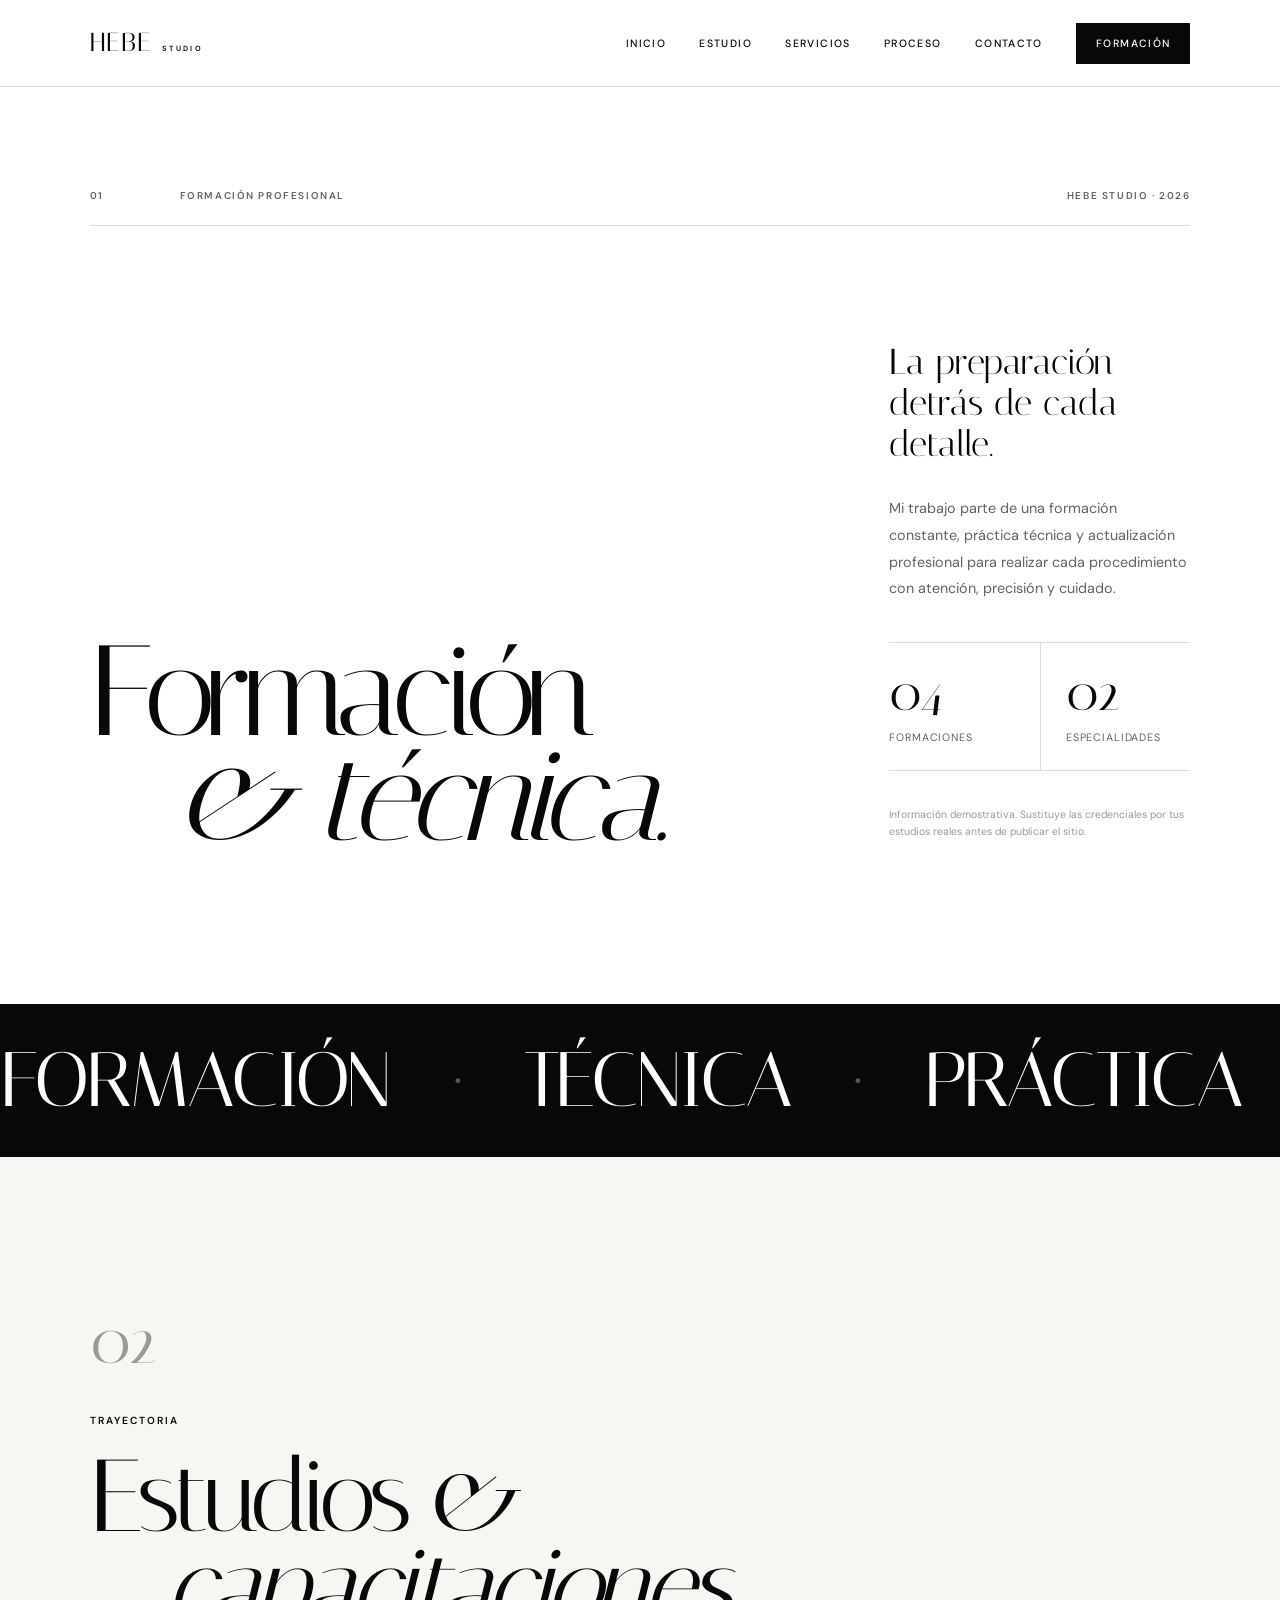
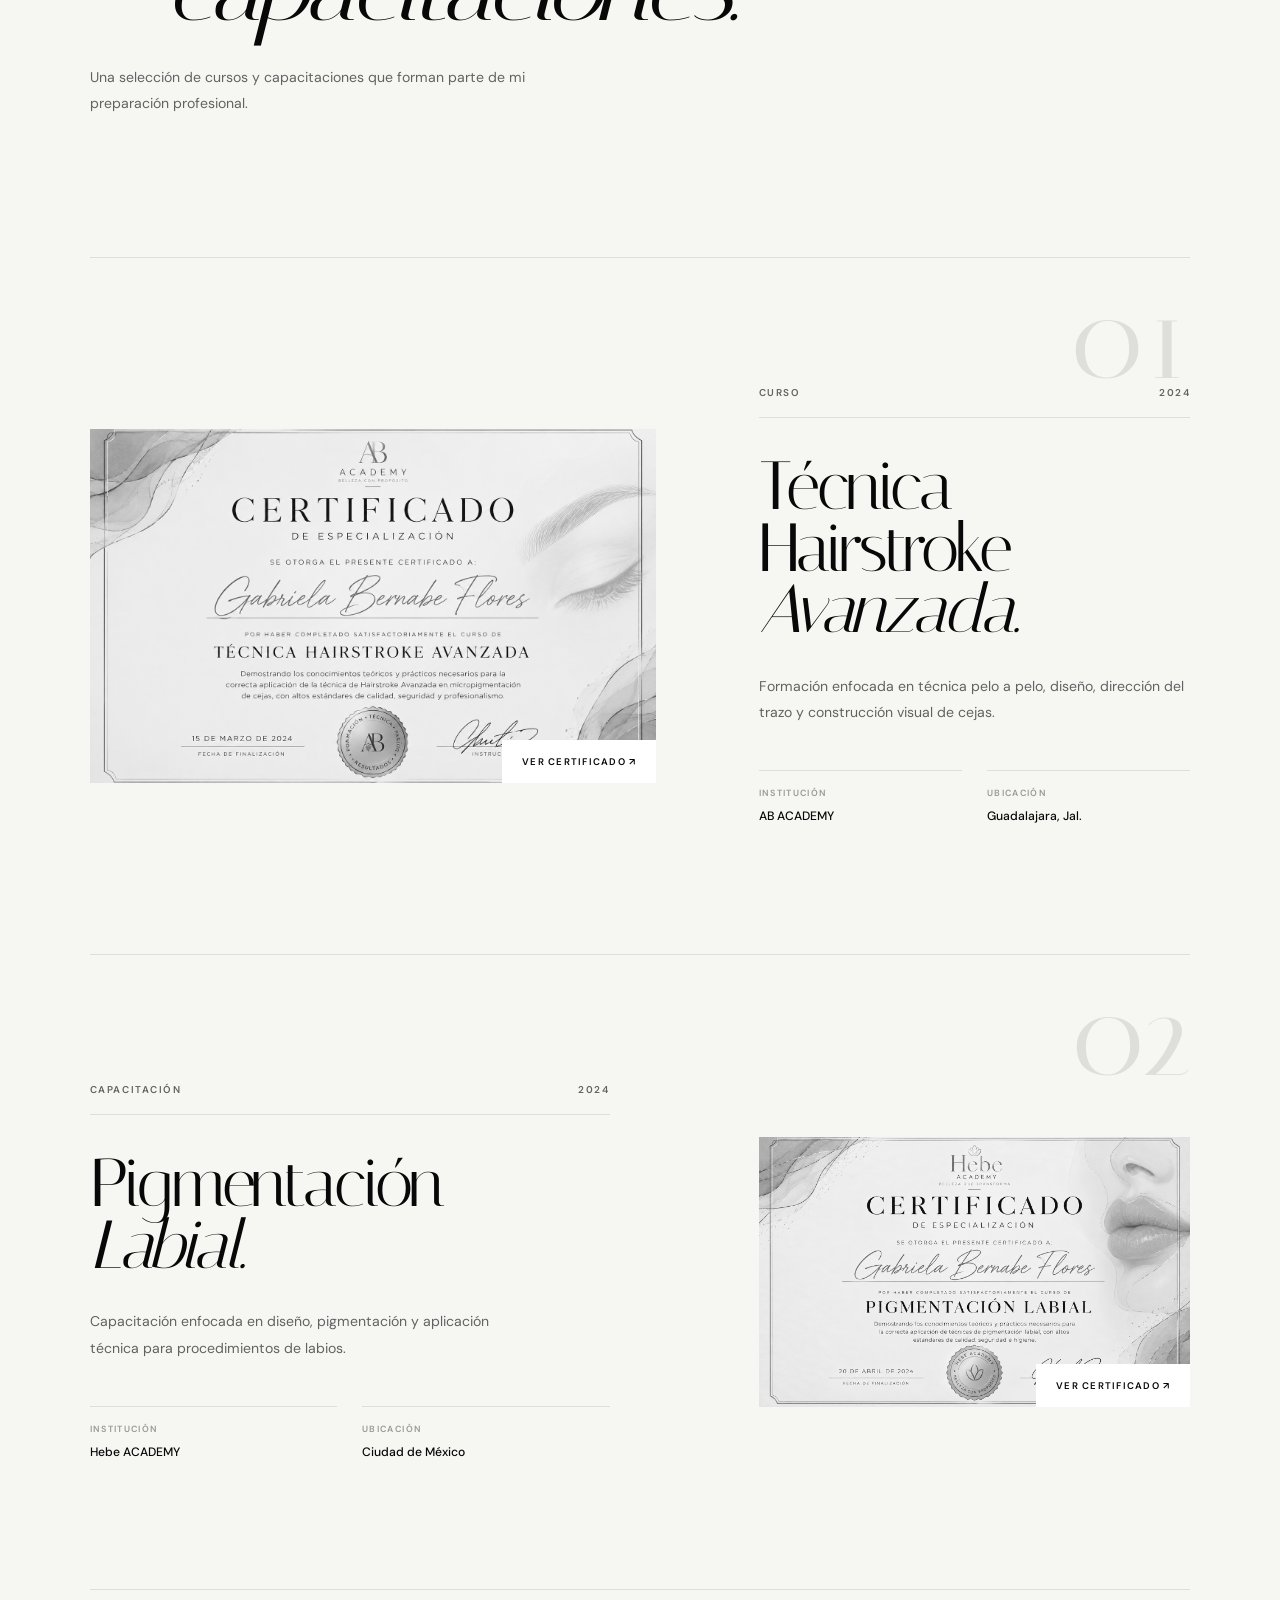
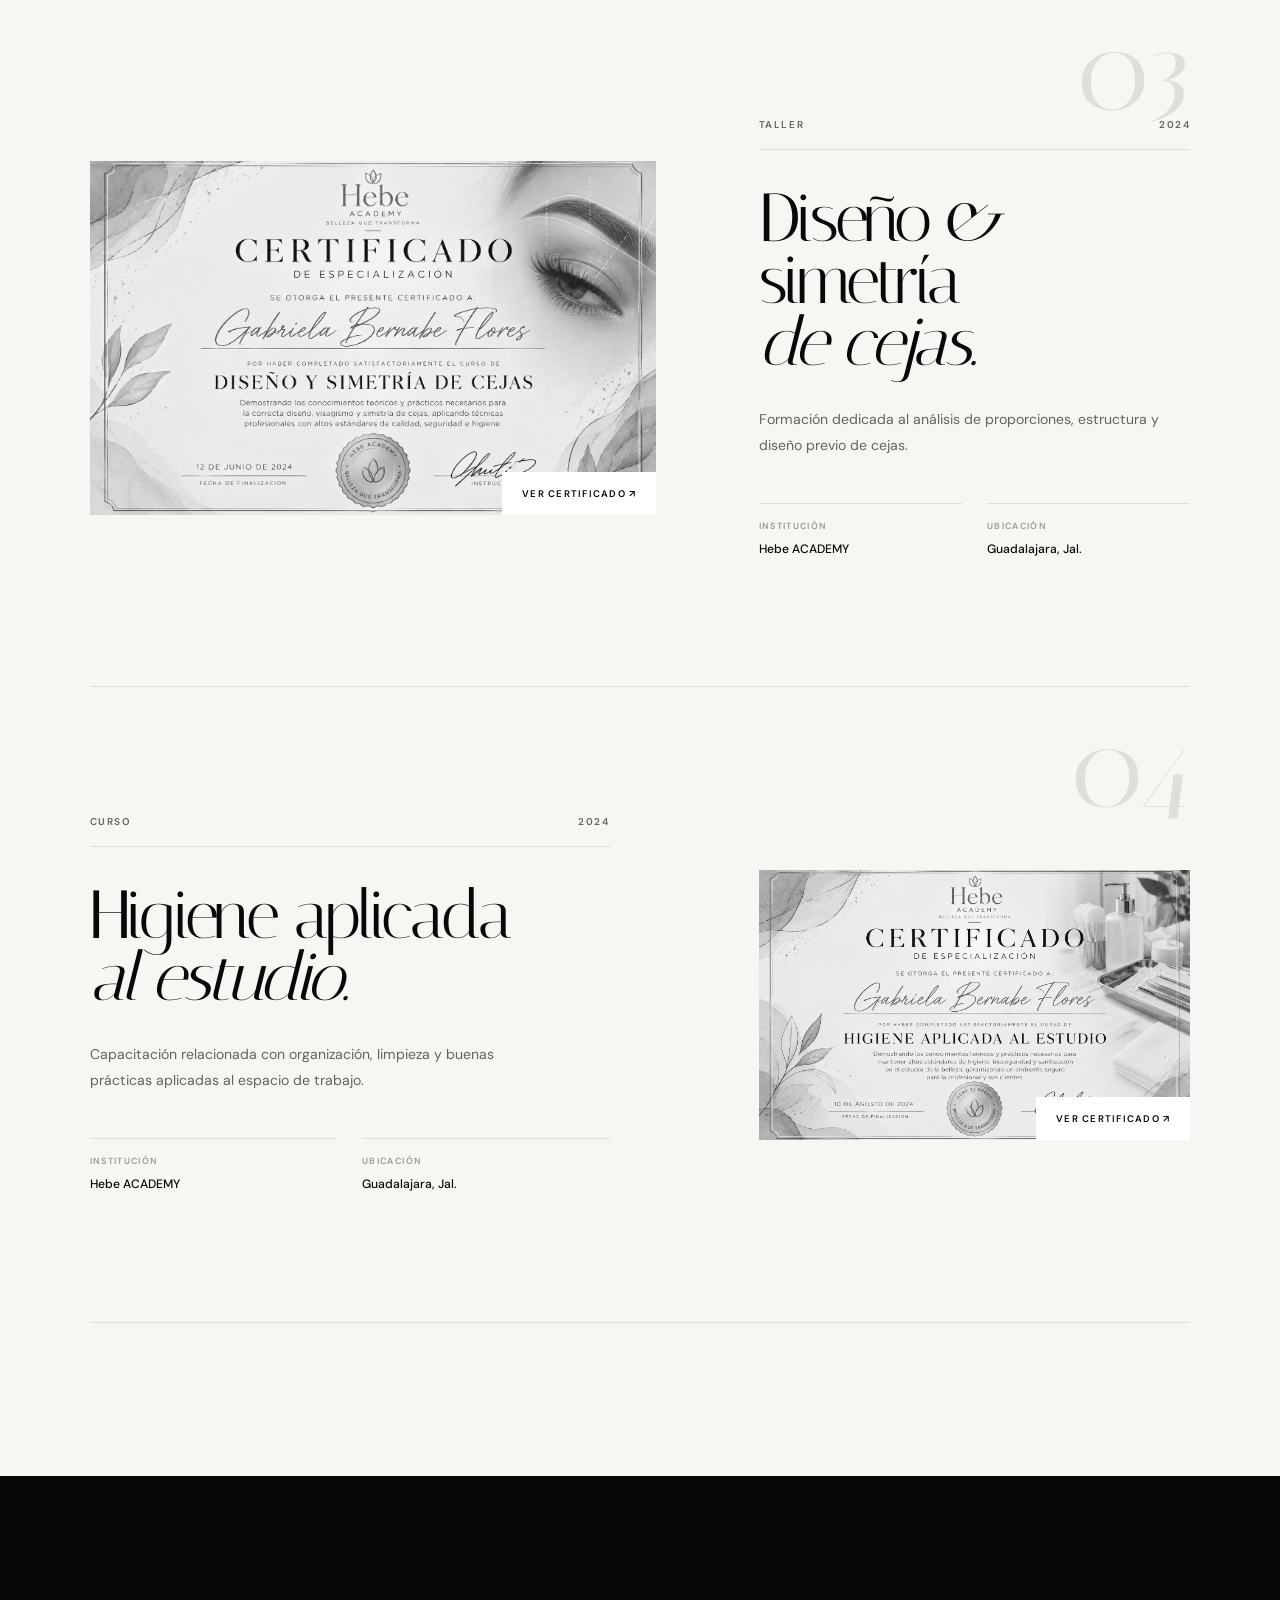
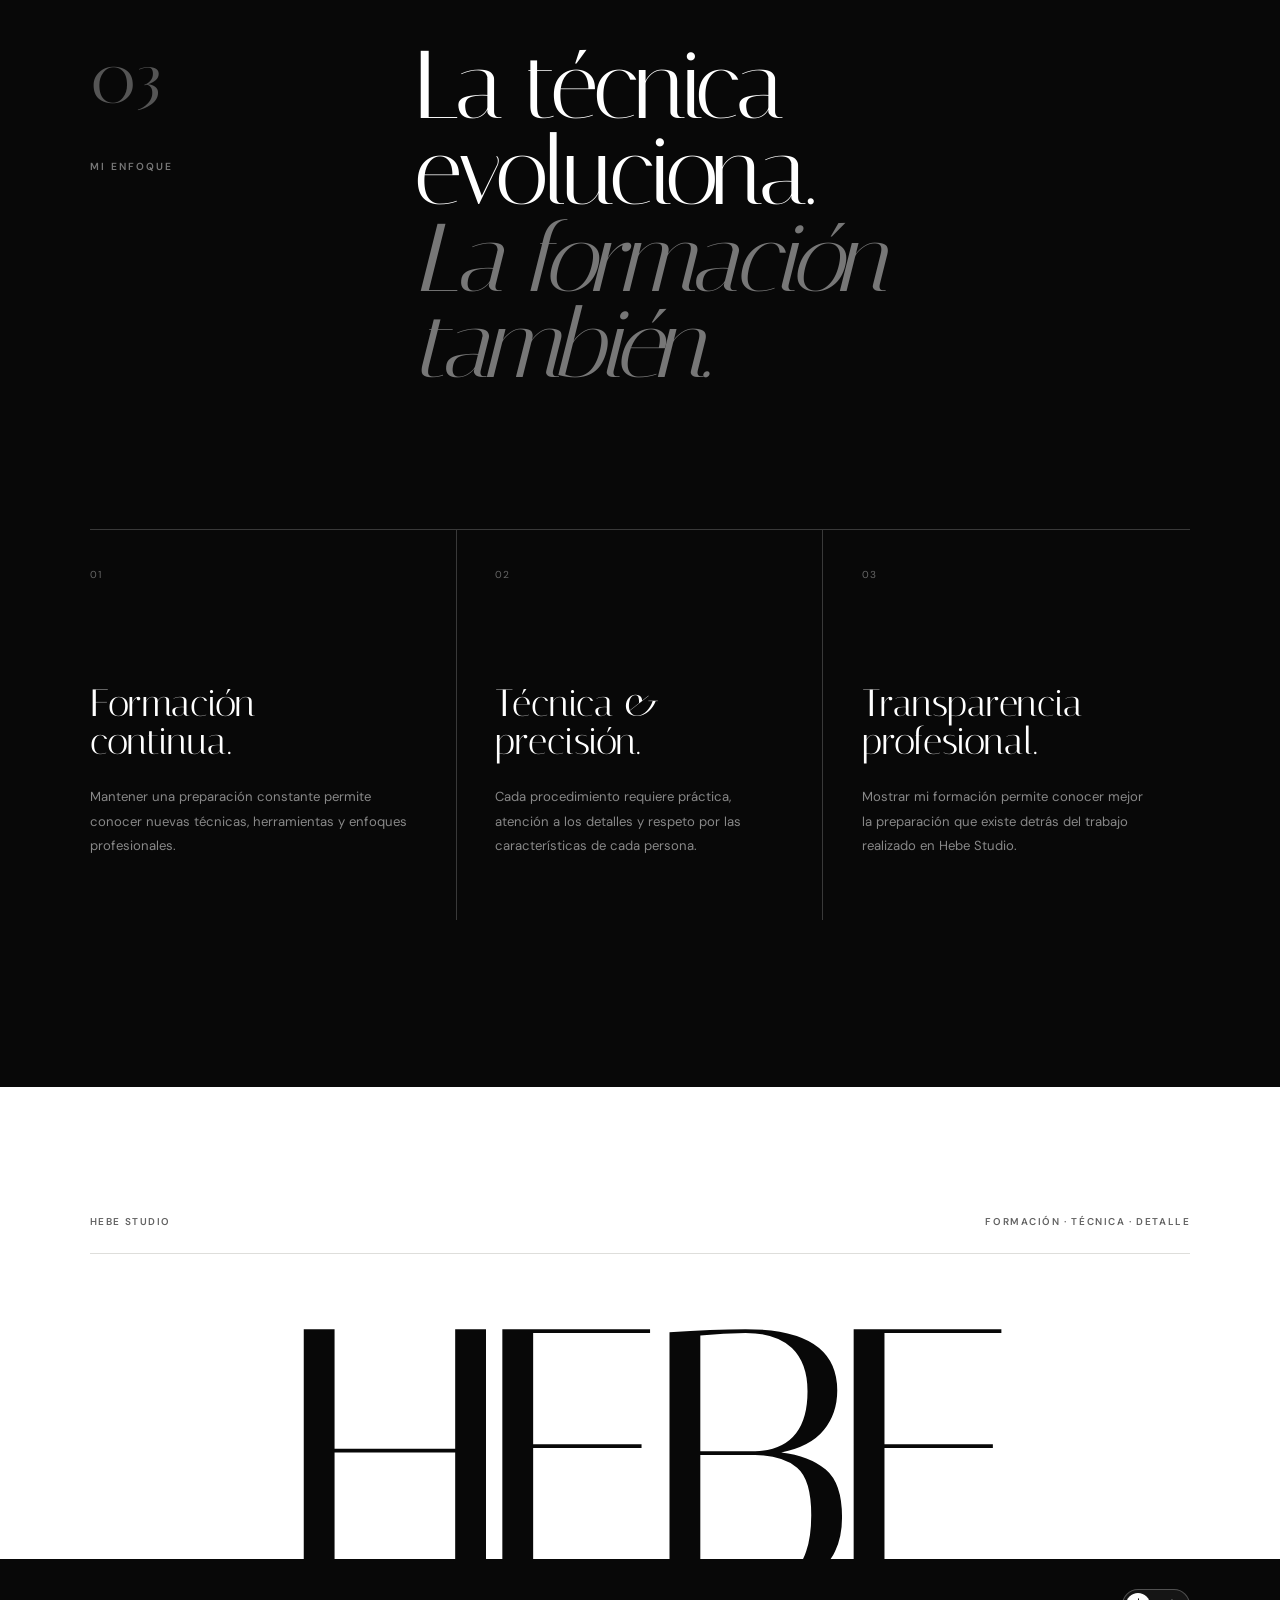
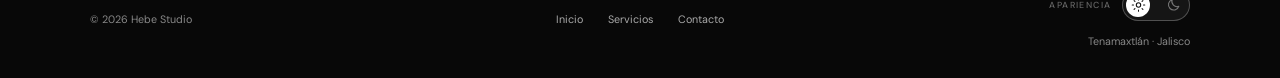
==== formacion/index.html @ 74769bb6 "formacion y modo" ====
<!DOCTYPE html>
<html lang="es" data-theme="light">
<head>
  <meta charset="UTF-8">
  <meta name="viewport" content="width=device-width, initial-scale=1, viewport-fit=cover">
  <title>Formación | Hebe Studio</title>
  <meta name="description" content="Conoce la formación, estudios y capacitaciones profesionales detrás de Hebe Studio.">
  <meta name="theme-color" content="#ffffff" id="theme-color">
  <meta name="color-scheme" content="light dark">

  <link rel="icon" type="image/png" href="../Imagenes/logo.png">

  <link rel="preconnect" href="https://fonts.googleapis.com">
  <link rel="preconnect" href="https://fonts.gstatic.com" crossorigin>
  <link href="https://fonts.googleapis.com/css2?family=DM+Sans:wght@300;400;500;600&family=Italiana&display=swap" rel="stylesheet">

  <!-- Aplica el modo guardado antes de cargar la página -->
  <script>
    (function () {
      const savedTheme = localStorage.getItem("hebe-theme");
      const systemDark = window.matchMedia("(prefers-color-scheme: dark)").matches;
      const theme = savedTheme || (systemDark ? "dark" : "light");
      document.documentElement.setAttribute("data-theme", theme);
    })();
  </script>

  <link rel="stylesheet" href="styles.css">
  <script src="script.js" defer></script>
</head>

<body>

<a class="skip-link" href="#main">Ir al contenido</a>

<!-- HEADER -->
<header class="site-header">
  <div class="header-inner">

    <a class="brand" href="../index.html" aria-label="Hebe Studio - Inicio">
      <span class="brand-main">HEBE</span>
      <span class="brand-sub">STUDIO</span>
    </a>

    <button class="menu-button" id="menu-button" type="button" aria-label="Abrir menú" aria-expanded="false" aria-controls="main-navigation">
      <span></span>
      <span></span>
    </button>

    <nav class="main-nav" id="main-navigation" aria-label="Navegación principal">
      <a href="../index.html">Inicio</a>
      <a href="../index.html#estudio">Estudio</a>
      <a href="../index.html#servicios">Servicios</a>
      <a href="../index.html#proceso">Proceso</a>
      <a href="../index.html#contacto">Contacto</a>
      <a class="nav-cta" href="./" aria-current="page">Formación</a>
    </nav>

  </div>
</header>

<main id="main">

  <!-- HERO -->
  <section class="formation-hero">
    <div class="formation-shell">

      <div class="formation-top reveal">
        <span>01</span>
        <span>FORMACIÓN PROFESIONAL</span>
        <span>HEBE STUDIO · 2026</span>
      </div>

      <div class="formation-hero-grid">

        <div class="formation-title reveal">
          <h1>
            Formación
            <em>& técnica.</em>
          </h1>
        </div>

        <div class="formation-intro reveal">

          <p class="formation-intro-big">
            La preparación detrás de cada detalle.
          </p>

          <p>
            Mi trabajo parte de una formación constante,
            práctica técnica y actualización profesional
            para realizar cada procedimiento con atención,
            precisión y cuidado.
          </p>

          <div class="formation-stats">

            <div>
              <strong>04</strong>
              <span>Formaciones</span>
            </div>

            <div>
              <strong>02</strong>
              <span>Especialidades</span>
            </div>

          </div>

          <small>
            Información demostrativa. Sustituye las
            credenciales por tus estudios reales antes
            de publicar el sitio.
          </small>

        </div>

      </div>

    </div>
  </section>

  <!-- MARQUEE -->
  <section class="formation-marquee" aria-hidden="true">

    <div class="formation-marquee-track">

      <div class="formation-marquee-group">
        <span>FORMACIÓN</span>
        <span>TÉCNICA</span>
        <span>PRÁCTICA</span>
        <span>PRECISIÓN</span>
        <span>EVOLUCIÓN</span>
      </div>

      <div class="formation-marquee-group">
        <span>FORMACIÓN</span>
        <span>TÉCNICA</span>
        <span>PRÁCTICA</span>
        <span>PRECISIÓN</span>
        <span>EVOLUCIÓN</span>
      </div>

    </div>

  </section>

  <!-- TRAYECTORIA -->
  <section class="formation-credentials">
    <div class="formation-shell">

      <div class="credentials-heading reveal">

        <div class="section-index">02</div>

        <p class="formation-eyebrow">TRAYECTORIA</p>

        <h2>
          Estudios &
          <em>capacitaciones.</em>
        </h2>

        <p class="credentials-description">
          Una selección de cursos y capacitaciones
          que forman parte de mi preparación profesional.
        </p>

      </div>

      <!-- CERTIFICADO 01 -->
      <article class="credential reveal">

        <div class="credential-number" aria-hidden="true">01</div>

        <div class="credential-image">

          <button class="credential-image-button formation-lightbox-trigger" type="button" aria-label="Ver certificado de Técnica Hairstroke Avanzada">

            <img src="../Imagenes/formacion/certificado-1.png" alt="Certificado de Técnica Hairstroke Avanzada" loading="lazy">

            <span class="credential-view">
              VER CERTIFICADO ↗
            </span>

          </button>

        </div>

        <div class="credential-content">

          <div class="credential-top">
            <span>CURSO</span>
            <span>2024</span>
          </div>

          <h3>
            Técnica Hairstroke
            <em>Avanzada.</em>
          </h3>

          <p>
            Formación enfocada en técnica pelo a pelo,
            diseño, dirección del trazo y construcción
            visual de cejas.
          </p>

          <div class="credential-meta">

            <div>
              <span>INSTITUCIÓN</span>
              <strong>AB ACADEMY</strong>
            </div>

            <div>
              <span>UBICACIÓN</span>
              <strong>Guadalajara, Jal.</strong>
            </div>

          </div>

        </div>

      </article>

      <!-- CERTIFICADO 02 -->
      <article class="credential credential-reverse reveal">

        <div class="credential-number" aria-hidden="true">02</div>

        <div class="credential-image">

          <button class="credential-image-button formation-lightbox-trigger" type="button" aria-label="Ver certificado de Pigmentación Labial">

            <img src="../Imagenes/formacion/certificado-2.png" alt="Certificado de Pigmentación Labial" loading="lazy">

            <span class="credential-view">
              VER CERTIFICADO ↗
            </span>

          </button>

        </div>

        <div class="credential-content">

          <div class="credential-top">
            <span>CAPACITACIÓN</span>
            <span>2024</span>
          </div>

          <h3>
            Pigmentación
            <em>Labial.</em>
          </h3>

          <p>
            Capacitación enfocada en diseño,
            pigmentación y aplicación técnica
            para procedimientos de labios.
          </p>

          <div class="credential-meta">

            <div>
              <span>INSTITUCIÓN</span>
              <strong>Hebe ACADEMY</strong>
            </div>

            <div>
              <span>UBICACIÓN</span>
              <strong>Ciudad de México</strong>
            </div>

          </div>

        </div>

      </article>

      <!-- CERTIFICADO 03 -->
      <article class="credential reveal">

        <div class="credential-number" aria-hidden="true">03</div>

        <div class="credential-image">

          <button class="credential-image-button formation-lightbox-trigger" type="button" aria-label="Ver certificado de Diseño y simetría de cejas">

            <img src="../Imagenes/formacion/certificado-3.png" alt="Certificado de Diseño y simetría de cejas" loading="lazy">

            <span class="credential-view">
              VER CERTIFICADO ↗
            </span>

          </button>

        </div>

        <div class="credential-content">

          <div class="credential-top">
            <span>TALLER</span>
            <span>2024</span>
          </div>

          <h3>
            Diseño & simetría
            <em>de cejas.</em>
          </h3>

          <p>
            Formación dedicada al análisis de
            proporciones, estructura y diseño previo
            de cejas.
          </p>

          <div class="credential-meta">

            <div>
              <span>INSTITUCIÓN</span>
              <strong>Hebe ACADEMY</strong>
            </div>

            <div>
              <span>UBICACIÓN</span>
              <strong>Guadalajara, Jal.</strong>
            </div>

          </div>

        </div>

      </article>

      <!-- CERTIFICADO 04 -->
      <article class="credential credential-reverse reveal">

        <div class="credential-number" aria-hidden="true">04</div>

        <div class="credential-image">

          <button class="credential-image-button formation-lightbox-trigger" type="button" aria-label="Ver certificado de Higiene aplicada al estudio">

            <img src="../Imagenes/formacion/certificado-4.png" alt="Certificado de Higiene aplicada al estudio" loading="lazy">

            <span class="credential-view">
              VER CERTIFICADO ↗
            </span>

          </button>

        </div>

        <div class="credential-content">

          <div class="credential-top">
            <span>CURSO</span>
            <span>2024</span>
          </div>

          <h3>
            Higiene aplicada
            <em>al estudio.</em>
          </h3>

          <p>
            Capacitación relacionada con organización,
            limpieza y buenas prácticas aplicadas
            al espacio de trabajo.
          </p>

          <div class="credential-meta">

            <div>
              <span>INSTITUCIÓN</span>
              <strong>Hebe ACADEMY</strong>
            </div>

            <div>
              <span>UBICACIÓN</span>
              <strong>Guadalajara, Jal.</strong>
            </div>

          </div>

        </div>

      </article>

    </div>
  </section>

  <!-- MI ENFOQUE -->
  <section class="formation-values">
    <div class="formation-shell">

      <div class="values-header reveal">

        <div>
          <span class="values-number">03</span>
          <p class="formation-eyebrow light">MI ENFOQUE</p>
        </div>

        <h2>
          La técnica evoluciona.
          <em>La formación también.</em>
        </h2>

      </div>

      <div class="values-grid">

        <article class="value-card reveal">

          <span class="value-index">01</span>

          <h3>
            Formación
            continua.
          </h3>

          <p>
            Mantener una preparación constante permite
            conocer nuevas técnicas, herramientas y
            enfoques profesionales.
          </p>

        </article>

        <article class="value-card reveal">

          <span class="value-index">02</span>

          <h3>
            Técnica &
            precisión.
          </h3>

          <p>
            Cada procedimiento requiere práctica,
            atención a los detalles y respeto por
            las características de cada persona.
          </p>

        </article>

        <article class="value-card reveal">

          <span class="value-index">03</span>

          <h3>
            Transparencia
            profesional.
          </h3>

          <p>
            Mostrar mi formación permite conocer mejor
            la preparación que existe detrás del
            trabajo realizado en Hebe Studio.
          </p>

        </article>

      </div>

    </div>
  </section>

  <!-- CIERRE -->
  <section class="formation-closing">
    <div class="formation-shell">

      <div class="closing-top reveal">
        <span>HEBE STUDIO</span>
        <span>FORMACIÓN · TÉCNICA · DETALLE</span>
      </div>

      <div class="closing-word reveal" aria-hidden="true">
        HEBE
      </div>

    </div>
  </section>

</main>

<!-- FOOTER -->
<footer class="formation-footer">
  <div class="formation-shell">

    <div class="formation-footer-grid">

      <div>
        © <span id="current-year">2026</span> Hebe Studio
      </div>

      <div class="formation-footer-links">
        <a href="../index.html">Inicio</a>
        <a href="../index.html#servicios">Servicios</a>
        <a href="../index.html#contacto">Contacto</a>
      </div>

      <div class="formation-footer-right">

        <div class="footer-theme">

          <span class="footer-theme-label">
            APARIENCIA
          </span>

          <button class="theme-toggle" id="theme-toggle" type="button" aria-label="Cambiar apariencia" aria-pressed="false">

            <span class="theme-toggle-track">

              <span class="theme-toggle-icon theme-sun" aria-hidden="true">
                <svg viewBox="0 0 24 24">
                  <circle cx="12" cy="12" r="3.5"></circle>
                  <path d="M12 2V4 M12 20V22 M4.93 4.93L6.34 6.34 M17.66 17.66L19.07 19.07 M2 12H4 M20 12H22 M4.93 19.07L6.34 17.66 M17.66 6.34L19.07 4.93"></path>
                </svg>
              </span>

              <span class="theme-toggle-knob"></span>

              <span class="theme-toggle-icon theme-moon" aria-hidden="true">
                <svg viewBox="0 0 24 24">
                  <path d="M20.5 14.2A8.5 8.5 0 0 1 9.8 3.5A8.5 8.5 0 1 0 20.5 14.2Z"></path>
                </svg>
              </span>

            </span>

          </button>

        </div>

        <span>Tenamaxtlán · Jalisco</span>

      </div>

    </div>

  </div>
</footer>

<!-- LIGHTBOX -->
<div class="formation-lightbox" id="formation-lightbox" aria-hidden="true" role="dialog" aria-modal="true" aria-label="Vista ampliada del certificado">

  <button class="formation-lightbox-close" id="formation-lightbox-close" type="button" aria-label="Cerrar certificado">
    ×
  </button>

  <img id="formation-lightbox-image" src="" alt="">

</div>

</body>
</html>
---- formacion/styles.css ----
/* =========================================================
   HEBE STUDIO — FORMACIÓN
   ========================================================= */

:root {
  --black: #080808;
  --white: #ffffff;
  --off-white: #f6f6f3;
  --gray-100: #eeeeeb;
  --gray-200: #dededb;
  --gray-400: #999999;
  --gray-600: #626262;
  --border-color: #dededb;
  --border: 1px solid var(--border-color);
  --page-bg: #ffffff;
  --section-bg: #f6f6f3;
  --text-main: #080808;
  --text-muted: #626262;
  --header-bg: rgba(255,255,255,0.94);
  --serif: "Italiana","Times New Roman",serif;
  --sans: "DM Sans",Arial,sans-serif;
  --edge: clamp(22px,7vw,140px);
  --max-width: 1500px;
}

/* MODO OSCURO */

html[data-theme="dark"] {
  --page-bg: #0d0d0d;
  --section-bg: #151515;
  --text-main: #f5f5f2;
  --text-muted: #aaa9a3;
  --border-color: #303030;
  --off-white: #151515;
  --gray-100: #1b1b1b;
  --gray-200: #303030;
  --gray-400: #777772;
  --gray-600: #aaa9a3;
  --header-bg: rgba(13,13,13,0.94);
}

/* RESET */

*,
*::before,
*::after {
  box-sizing: border-box;
}

html {
  scroll-behavior: smooth;
}

body {
  margin: 0;
  background: var(--page-bg);
  color: var(--text-main);
  font-family: var(--sans);
  -webkit-font-smoothing: antialiased;
  overflow-x: hidden;
  transition: background-color .45s ease,color .45s ease;
}

body.menu-open,
body.formation-modal-open {
  overflow: hidden;
}

img,
svg {
  max-width: 100%;
  display: block;
}

button,
a {
  font: inherit;
}

button {
  color: inherit;
}

a {
  color: inherit;
}

::selection {
  background: var(--text-main);
  color: var(--page-bg);
}

/* ACCESIBILIDAD */

.skip-link {
  position: fixed;
  top: 15px;
  left: 15px;
  z-index: 10000;
  padding: 12px 18px;
  background: var(--text-main);
  color: var(--page-bg);
  text-decoration: none;
  transform: translateY(-150%);
  transition: transform .2s ease;
}

.skip-link:focus {
  transform: translateY(0);
}

a:focus-visible,
button:focus-visible {
  outline: 2px solid currentColor;
  outline-offset: 4px;
}

/* CONTENEDOR */

.formation-shell {
  width: min(calc(100% - (var(--edge) * 2)),var(--max-width));
  margin-inline: auto;
}

/* HEADER */

.site-header {
  position: sticky;
  top: 0;
  z-index: 1000;
  background: var(--header-bg);
  border-bottom: 1px solid var(--border-color);
  backdrop-filter: blur(18px);
  -webkit-backdrop-filter: blur(18px);
  transition: background-color .45s ease,border-color .45s ease;
}

.header-inner {
  width: min(calc(100% - (var(--edge) * 2)),var(--max-width));
  min-height: 86px;
  margin-inline: auto;
  display: flex;
  align-items: center;
  justify-content: space-between;
  gap: 40px;
}

.brand {
  display: inline-flex;
  align-items: baseline;
  gap: 10px;
  color: var(--text-main);
  text-decoration: none;
  white-space: nowrap;
}

.brand-main {
  font-family: var(--serif);
  font-size: 1.65rem;
  line-height: 1;
  letter-spacing: .04em;
}

.brand-sub {
  font-size: .47rem;
  font-weight: 600;
  letter-spacing: .32em;
}

.main-nav {
  display: flex;
  align-items: center;
  gap: clamp(18px,2.6vw,42px);
}

.main-nav a {
  position: relative;
  padding: 10px 0;
  color: var(--text-main);
  font-size: .66rem;
  font-weight: 500;
  letter-spacing: .13em;
  text-decoration: none;
  text-transform: uppercase;
}

.main-nav a:not(.nav-cta)::after {
  content: "";
  position: absolute;
  right: 0;
  bottom: 4px;
  left: 0;
  height: 1px;
  background: var(--text-main);
  transform: scaleX(0);
  transform-origin: right;
  transition: transform .3s ease;
}

.main-nav a:not(.nav-cta):hover::after {
  transform: scaleX(1);
  transform-origin: left;
}

.main-nav .nav-cta {
  padding: 14px 20px;
  background: var(--text-main);
  color: var(--page-bg);
  transition: background-color .45s ease,color .45s ease;
}

.menu-button {
  width: 44px;
  height: 44px;
  display: none;
  align-items: center;
  justify-content: center;
  flex-direction: column;
  gap: 7px;
  padding: 0;
  border: 0;
  background: transparent;
  cursor: pointer;
}

.menu-button span {
  width: 24px;
  height: 1px;
  display: block;
  background: var(--text-main);
  transition: transform .3s ease,background-color .45s ease;
}

.menu-button.active span:first-child {
  transform: translateY(4px) rotate(45deg);
}

.menu-button.active span:last-child {
  transform: translateY(-4px) rotate(-45deg);
}

/* GENERALES */

.formation-eyebrow {
  margin: 0;
  font-size: .64rem;
  font-weight: 600;
  letter-spacing: .2em;
}

.formation-eyebrow.light {
  color: #777;
}

/* HERO */

.formation-hero {
  padding: clamp(65px,8vw,125px) 0 clamp(100px,12vw,180px);
  background: var(--page-bg);
  transition: background-color .45s ease;
}

.formation-top {
  display: grid;
  grid-template-columns: 70px 1fr auto;
  gap: 20px;
  align-items: center;
  padding-bottom: 23px;
  border-bottom: var(--border);
  color: var(--text-muted);
  font-size: .62rem;
  font-weight: 600;
  letter-spacing: .16em;
}

.formation-hero-grid {
  min-height: 66vh;
  display: grid;
  grid-template-columns: minmax(0,1.25fr) minmax(290px,.55fr);
  gap: clamp(55px,9vw,150px);
  align-items: end;
  padding-top: clamp(70px,9vw,140px);
}

.formation-title h1 {
  margin: 0;
  font-family: var(--serif);
  font-size: clamp(5rem,10vw,11rem);
  font-weight: 400;
  line-height: .82;
  letter-spacing: -.055em;
}

.formation-title h1 em {
  display: block;
  margin-left: clamp(25px,7vw,120px);
  font-weight: 400;
}

.formation-intro {
  padding-bottom: 10px;
}

.formation-intro-big {
  margin: 0 0 30px;
  font-family: var(--serif);
  font-size: clamp(1.8rem,2.8vw,3rem);
  line-height: 1.15;
}

.formation-intro > p:not(.formation-intro-big) {
  margin: 0 0 40px;
  color: var(--text-muted);
  font-size: .9rem;
  line-height: 1.85;
}

.formation-stats {
  display: grid;
  grid-template-columns: repeat(2,1fr);
  margin-bottom: 35px;
  border-top: var(--border);
  border-bottom: var(--border);
}

.formation-stats > div {
  padding: 24px 20px 24px 0;
}

.formation-stats > div + div {
  padding-left: 25px;
  border-left: var(--border);
}

.formation-stats strong {
  display: block;
  margin-bottom: 7px;
  font-family: var(--serif);
  font-size: clamp(2.5rem,4vw,4rem);
  font-weight: 400;
  line-height: 1;
}

.formation-stats span {
  color: var(--text-muted);
  font-size: .67rem;
  letter-spacing: .08em;
  text-transform: uppercase;
}

.formation-intro small {
  display: block;
  color: var(--gray-400);
  font-size: .65rem;
  line-height: 1.65;
}

/* MARQUEE */

.formation-marquee {
  overflow: hidden;
  padding: 38px 0;
  background: #080808;
  color: #fff;
}

.formation-marquee-track {
  width: max-content;
  display: flex;
  align-items: center;
  animation: formation-marquee 35s linear infinite;
  will-change: transform;
}

.formation-marquee-group {
  display: flex;
  align-items: center;
  flex-shrink: 0;
  gap: clamp(35px,5vw,80px);
  padding-right: clamp(35px,5vw,80px);
  white-space: nowrap;
}

.formation-marquee-group span {
  display: flex;
  align-items: center;
  flex-shrink: 0;
  font-family: var(--serif);
  font-size: clamp(3.2rem,6vw,7rem);
  font-weight: 400;
  line-height: 1;
  letter-spacing: -.035em;
}

.formation-marquee-group span::after {
  content: "·";
  margin-left: clamp(35px,5vw,80px);
  color: #555;
  font-family: var(--sans);
  font-size: .55em;
}

@keyframes formation-marquee {
  from {
    transform: translateX(0);
  }

  to {
    transform: translateX(-50%);
  }
}

/* TRAYECTORIA */

.formation-credentials {
  padding: clamp(100px,12vw,190px) 0;
  background: var(--section-bg);
  transition: background-color .45s ease;
}

.credentials-heading {
  max-width: 900px;
  padding-bottom: clamp(90px,11vw,160px);
}

.section-index {
  margin-bottom: 40px;
  color: var(--gray-400);
  font-family: var(--serif);
  font-size: 4rem;
  line-height: 1;
}

.credentials-heading h2 {
  margin: 25px 0 35px;
  font-family: var(--serif);
  font-size: clamp(4rem,8vw,8.5rem);
  font-weight: 400;
  line-height: .87;
  letter-spacing: -.05em;
}

.credentials-heading h2 em {
  display: block;
  margin-left: clamp(25px,6vw,100px);
  font-weight: 400;
}

.credentials-description {
  max-width: 480px;
  margin: 0;
  color: var(--text-muted);
  font-size: .88rem;
  line-height: 1.8;
}

/* CERTIFICADOS */

.credential {
  position: relative;
  display: grid;
  grid-template-columns: minmax(360px,1.05fr) minmax(320px,.8fr);
  gap: clamp(50px,8vw,130px);
  align-items: center;
  padding: clamp(80px,10vw,150px) 0;
  border-top: var(--border);
}

.credential:last-child {
  border-bottom: var(--border);
}

.credential-number {
  position: absolute;
  top: 24px;
  right: 0;
  color: var(--gray-200);
  font-family: var(--serif);
  font-size: clamp(5rem,9vw,10rem);
  line-height: 1;
  pointer-events: none;
}

.credential-image {
  position: relative;
  z-index: 2;
}

.credential-image-button {
  position: relative;
  width: 100%;
  display: block;
  padding: 0;
  overflow: hidden;
  border: 0;
  background: var(--gray-100);
  cursor: zoom-in;
  text-align: left;
}

.credential-image-button img {
  width: 100%;
  aspect-ratio: 16 / 10;
  display: block;
  object-fit: cover;
  filter: grayscale(100%);
  transition: transform .65s cubic-bezier(.2,.7,.2,1),filter .45s ease;
}

.credential-image-button:hover img {
  transform: scale(1.025);
  filter: grayscale(0%);
}

.credential-view {
  position: absolute;
  right: 0;
  bottom: 0;
  padding: 15px 20px;
  background: var(--page-bg);
  color: var(--text-main);
  font-size: .6rem;
  font-weight: 600;
  letter-spacing: .13em;
  transition: background .25s ease,color .25s ease;
}

.credential-image-button:hover .credential-view {
  background: var(--text-main);
  color: var(--page-bg);
}

.credential-content {
  position: relative;
  z-index: 2;
  max-width: 520px;
}

.credential-top {
  display: flex;
  justify-content: space-between;
  gap: 30px;
  padding-bottom: 18px;
  margin-bottom: 38px;
  border-bottom: var(--border);
  color: var(--text-muted);
  font-size: .62rem;
  font-weight: 600;
  letter-spacing: .16em;
}

.credential-content h3 {
  margin: 0 0 32px;
  font-family: var(--serif);
  font-size: clamp(3.3rem,5.3vw,6rem);
  font-weight: 400;
  line-height: .91;
  letter-spacing: -.045em;
}

.credential-content h3 em {
  display: block;
  font-weight: 400;
}

.credential-content > p {
  max-width: 440px;
  margin: 0 0 45px;
  color: var(--text-muted);
  font-size: .88rem;
  line-height: 1.85;
}

.credential-meta {
  display: grid;
  grid-template-columns: repeat(2,minmax(0,1fr));
  gap: 25px;
}

.credential-meta > div {
  padding-top: 16px;
  border-top: var(--border);
}

.credential-meta span {
  display: block;
  margin-bottom: 8px;
  color: var(--gray-400);
  font-size: .56rem;
  font-weight: 600;
  letter-spacing: .15em;
}

.credential-meta strong {
  display: block;
  font-size: .76rem;
  font-weight: 500;
  line-height: 1.55;
}

.credential-reverse .credential-image {
  grid-column: 2;
  grid-row: 1;
}

.credential-reverse .credential-content {
  grid-column: 1;
  grid-row: 1;
}

/* MI ENFOQUE */

.formation-values {
  padding: clamp(110px,13vw,200px) 0;
  background: #080808;
  color: #fff;
}

.values-header {
  display: grid;
  grid-template-columns: .4fr 1.4fr;
  gap: clamp(50px,8vw,130px);
  align-items: start;
  padding-bottom: clamp(90px,11vw,150px);
}

.values-number {
  display: block;
  margin-bottom: 45px;
  color: #555;
  font-family: var(--serif);
  font-size: 4.5rem;
  line-height: 1;
}

.values-header h2 {
  max-width: 1050px;
  margin: 0;
  font-family: var(--serif);
  font-size: clamp(4rem,7.5vw,8rem);
  font-weight: 400;
  line-height: .9;
  letter-spacing: -.045em;
}

.values-header h2 em {
  display: block;
  color: #777;
  font-weight: 400;
}

.values-grid {
  display: grid;
  grid-template-columns: repeat(3,minmax(0,1fr));
  border-top: 1px solid rgba(255,255,255,.2);
}

.value-card {
  min-height: 390px;
  padding: 38px clamp(25px,3vw,48px) 20px;
  border-right: 1px solid rgba(255,255,255,.2);
}

.value-card:first-child {
  padding-left: 0;
}

.value-card:last-child {
  border-right: 0;
}

.value-index {
  display: block;
  margin-bottom: clamp(70px,8vw,120px);
  color: #666;
  font-size: .63rem;
  letter-spacing: .14em;
}

.value-card h3 {
  max-width: 290px;
  margin: 0 0 25px;
  font-family: var(--serif);
  font-size: clamp(2rem,3vw,3.3rem);
  font-weight: 400;
  line-height: 1;
}

.value-card p {
  max-width: 330px;
  margin: 0;
  color: #888;
  font-size: .82rem;
  line-height: 1.85;
}

/* CIERRE */

.formation-closing {
  overflow: hidden;
  padding: clamp(80px,10vw,140px) 0 0;
  background: var(--page-bg);
  transition: background-color .45s ease;
}

.closing-top {
  display: flex;
  justify-content: space-between;
  gap: 30px;
  padding-bottom: 25px;
  border-bottom: var(--border);
  color: var(--text-muted);
  font-size: .62rem;
  font-weight: 600;
  letter-spacing: .16em;
}

.closing-word {
  margin-bottom: clamp(-40px,-3vw,-20px);
  padding-top: clamp(40px,6vw,80px);
  font-family: var(--serif);
  font-size: clamp(10rem,29vw,30rem);
  font-weight: 400;
  line-height: .72;
  letter-spacing: -.075em;
  text-align: center;
  white-space: nowrap;
}

/* FOOTER */

.formation-footer {
  position: relative;
  z-index: 2;
  padding: 30px 0;
  background: #080808;
  color: #888;
}

.formation-footer-grid {
  display: grid;
  grid-template-columns: 1fr auto 1fr;
  gap: 30px;
  align-items: center;
  font-size: .67rem;
}

.formation-footer-links {
  display: flex;
  gap: 25px;
}

.formation-footer a {
  color: #aaa;
  text-decoration: none;
  transition: color .2s ease;
}

.formation-footer a:hover {
  color: #fff;
}

.formation-footer-right {
  display: flex;
  flex-direction: column;
  align-items: flex-end;
  gap: 13px;
}

.footer-theme {
  display: flex;
  align-items: center;
  gap: 11px;
}

.footer-theme-label {
  color: #666;
  font-size: .55rem;
  font-weight: 500;
  letter-spacing: .16em;
}

/* BOTÓN CLARO / OSCURO */

.theme-toggle {
  position: relative;
  width: 68px;
  height: 32px;
  padding: 0;
  border: 1px solid rgba(255,255,255,.25);
  border-radius: 100px;
  background: #151515;
  cursor: pointer;
}

.theme-toggle-track {
  position: relative;
  width: 100%;
  height: 100%;
  display: block;
}

.theme-toggle-knob {
  position: absolute;
  z-index: 1;
  top: 3px;
  left: 3px;
  width: 24px;
  height: 24px;
  border-radius: 50%;
  background: #fff;
  transition: transform .45s cubic-bezier(.65,0,.35,1),background-color .3s ease;
}

html[data-theme="dark"] .theme-toggle-knob {
  transform: translateX(36px);
}

.theme-toggle-icon {
  position: absolute;
  z-index: 2;
  top: 50%;
  width: 15px;
  height: 15px;
  transform: translateY(-50%);
  pointer-events: none;
}

.theme-toggle-icon svg {
  width: 100%;
  height: 100%;
  fill: none;
  stroke: currentColor;
  stroke-width: 1.7;
  stroke-linecap: round;
  stroke-linejoin: round;
}

.theme-sun {
  left: 8px;
  color: #111;
}

.theme-moon {
  right: 8px;
  color: #777;
}

html[data-theme="dark"] .theme-sun {
  color: #777;
}

html[data-theme="dark"] .theme-moon {
  color: #111;
}

/* LIGHTBOX */

.formation-lightbox {
  position: fixed;
  inset: 0;
  z-index: 9999;
  display: none;
  align-items: center;
  justify-content: center;
  padding: clamp(20px,4vw,60px);
  background: rgba(0,0,0,.94);
}

.formation-lightbox.open {
  display: flex;
}

.formation-lightbox img {
  width: auto;
  max-width: min(1200px,92vw);
  max-height: 86vh;
  object-fit: contain;
  box-shadow: 0 30px 80px rgba(0,0,0,.4);
}

.formation-lightbox-close {
  position: fixed;
  top: 25px;
  right: 30px;
  width: 48px;
  height: 48px;
  display: flex;
  align-items: center;
  justify-content: center;
  border: 1px solid rgba(255,255,255,.3);
  border-radius: 50%;
  background: transparent;
  color: #fff;
  font-size: 1.7rem;
  cursor: pointer;
  transition: background .2s ease,color .2s ease;
}

.formation-lightbox-close:hover {
  background: #fff;
  color: #080808;
}

/* ANIMACIONES */

.reveal {
  opacity: 0;
  transform: translateY(30px);
  transition: opacity .8s ease,transform .8s ease;
}

.reveal.in-view {
  opacity: 1;
  transform: translateY(0);
}

/* TABLET */

@media (max-width:1050px) {
  .formation-hero-grid {
    grid-template-columns: minmax(0,1fr) minmax(280px,.65fr);
    gap: 60px;
  }

  .credential {
    grid-template-columns: minmax(280px,1fr) minmax(260px,.8fr);
    gap: 50px;
  }

  .credential-content h3 {
    font-size: clamp(2.8rem,5.5vw,4.5rem);
  }

  .values-header {
    gap: 60px;
  }
}

/* MENÚ MÓVIL */

@media (max-width:850px) {
  .header-inner {
    min-height: 74px;
  }

  .menu-button {
    display: flex;
    position: relative;
    z-index: 1002;
  }

  .main-nav {
    position: fixed;
    inset: 74px 0 auto 0;
    z-index: 1001;
    max-height: calc(100vh - 74px);
    display: flex;
    flex-direction: column;
    align-items: stretch;
    gap: 0;
    padding: 20px var(--edge) 35px;
    overflow-y: auto;
    background: var(--page-bg);
    border-bottom: var(--border);
    opacity: 0;
    visibility: hidden;
    transform: translateY(-15px);
    transition: opacity .25s ease,visibility .25s ease,transform .25s ease,background-color .45s ease;
  }

  .main-nav.open {
    opacity: 1;
    visibility: visible;
    transform: translateY(0);
  }

  .main-nav a {
    padding: 18px 0;
    border-bottom: var(--border);
    font-size: .76rem;
  }

  .main-nav .nav-cta {
    margin-top: 20px;
    padding: 16px 20px;
    border-bottom: 0;
    text-align: center;
  }
}

/* MÓVIL */

@media (max-width:760px) {
  :root {
    --edge: 20px;
  }

  .formation-hero {
    padding: 55px 0 90px;
  }

  .formation-top {
    grid-template-columns: auto 1fr;
  }

  .formation-top span:last-child {
    display: none;
  }

  .formation-hero-grid {
    min-height: auto;
    display: flex;
    flex-direction: column;
    align-items: stretch;
    gap: 70px;
    padding-top: 70px;
  }

  .formation-title h1 {
    font-size: clamp(4.1rem,20vw,7rem);
    line-height: .84;
  }

  .formation-title h1 em {
    margin-left: 7vw;
  }

  .formation-intro {
    max-width: 520px;
  }

  .formation-intro-big {
    font-size: clamp(2rem,9vw,3rem);
  }

  .formation-marquee {
    padding: 28px 0;
  }

  .formation-marquee-group span {
    font-size: clamp(2.8rem,14vw,4.5rem);
  }

  .formation-credentials {
    padding: 90px 0;
  }

  .credentials-heading {
    padding-bottom: 90px;
  }

  .section-index {
    font-size: 3.2rem;
  }

  .credentials-heading h2 {
    font-size: clamp(3.5rem,17vw,6rem);
  }

  .credentials-heading h2 em {
    margin-left: 6vw;
  }

  .credential,
  .credential-reverse {
    display: flex;
    flex-direction: column;
    align-items: stretch;
    gap: 40px;
    padding: 100px 0 75px;
  }

  .credential-number {
    top: 25px;
    font-size: 5rem;
  }

  .credential-image,
  .credential-reverse .credential-image {
    order: 1;
    width: 100%;
  }

  .credential-content,
  .credential-reverse .credential-content {
    order: 2;
    max-width: none;
  }

  .credential-content h3 {
    font-size: clamp(3rem,14vw,5rem);
  }

  .credential-meta {
    grid-template-columns: 1fr;
  }

  .credential-image-button img {
    aspect-ratio: 16 / 11;
  }

  .formation-values {
    padding: 100px 0;
  }

  .values-header {
    grid-template-columns: 1fr;
    gap: 55px;
    padding-bottom: 90px;
  }

  .values-header h2 {
    font-size: clamp(3.5rem,16vw,6rem);
  }

  .values-grid {
    grid-template-columns: 1fr;
  }

  .value-card {
    min-height: auto;
    padding: 38px 0 50px;
    border-right: 0;
    border-bottom: 1px solid rgba(255,255,255,.2);
  }

  .value-card:last-child {
    border-bottom: 0;
  }

  .value-index {
    margin-bottom: 55px;
  }

  .value-card h3 {
    font-size: clamp(2.3rem,10vw,3.4rem);
  }

  .closing-top {
    flex-direction: column;
    align-items: flex-start;
    gap: 10px;
  }

  .closing-word {
    font-size: clamp(8rem,39vw,15rem);
  }

  .formation-footer-grid {
    grid-template-columns: 1fr;
    gap: 24px;
  }

  .formation-footer-links {
    flex-wrap: wrap;
  }

  .formation-footer-right {
    align-items: flex-start;
  }
}

/* TELÉFONOS PEQUEÑOS */

@media (max-width:390px) {
  .formation-title h1 {
    font-size: 3.8rem;
  }

  .formation-stats {
    grid-template-columns: 1fr;
  }

  .formation-stats > div + div {
    padding-left: 0;
    border-left: 0;
    border-top: var(--border);
  }

  .credential-content h3 {
    font-size: 2.9rem;
  }

  .values-header h2 {
    font-size: 3.3rem;
  }

  .formation-footer-links {
    gap: 15px;
  }
}

/* MOVIMIENTO REDUCIDO */

@media (prefers-reduced-motion:reduce) {
  html {
    scroll-behavior: auto;
  }

  .reveal {
    opacity: 1;
    transform: none;
    transition: none;
  }

  .credential-image-button img {
    transition: none;
  }

  .formation-marquee-track {
    animation: none;
  }

  .theme-toggle-knob {
    transition: none;
  }
}
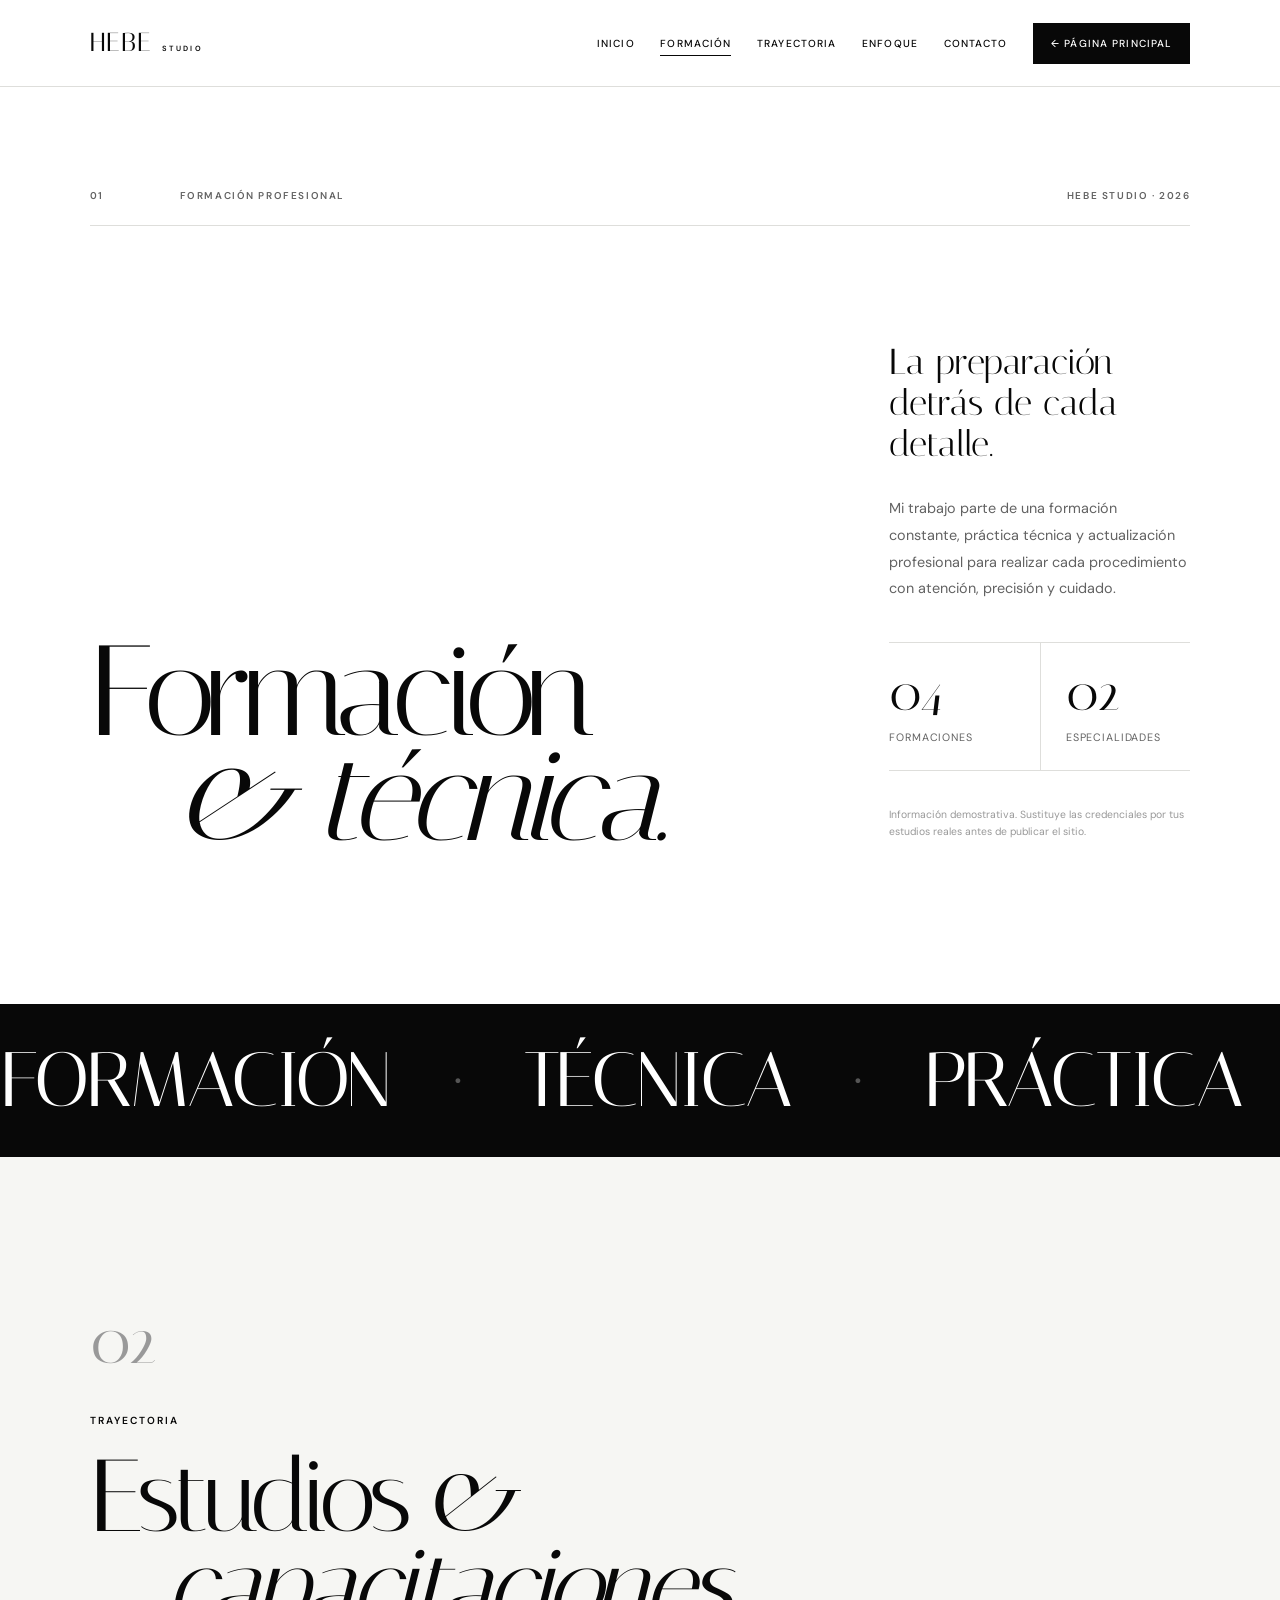
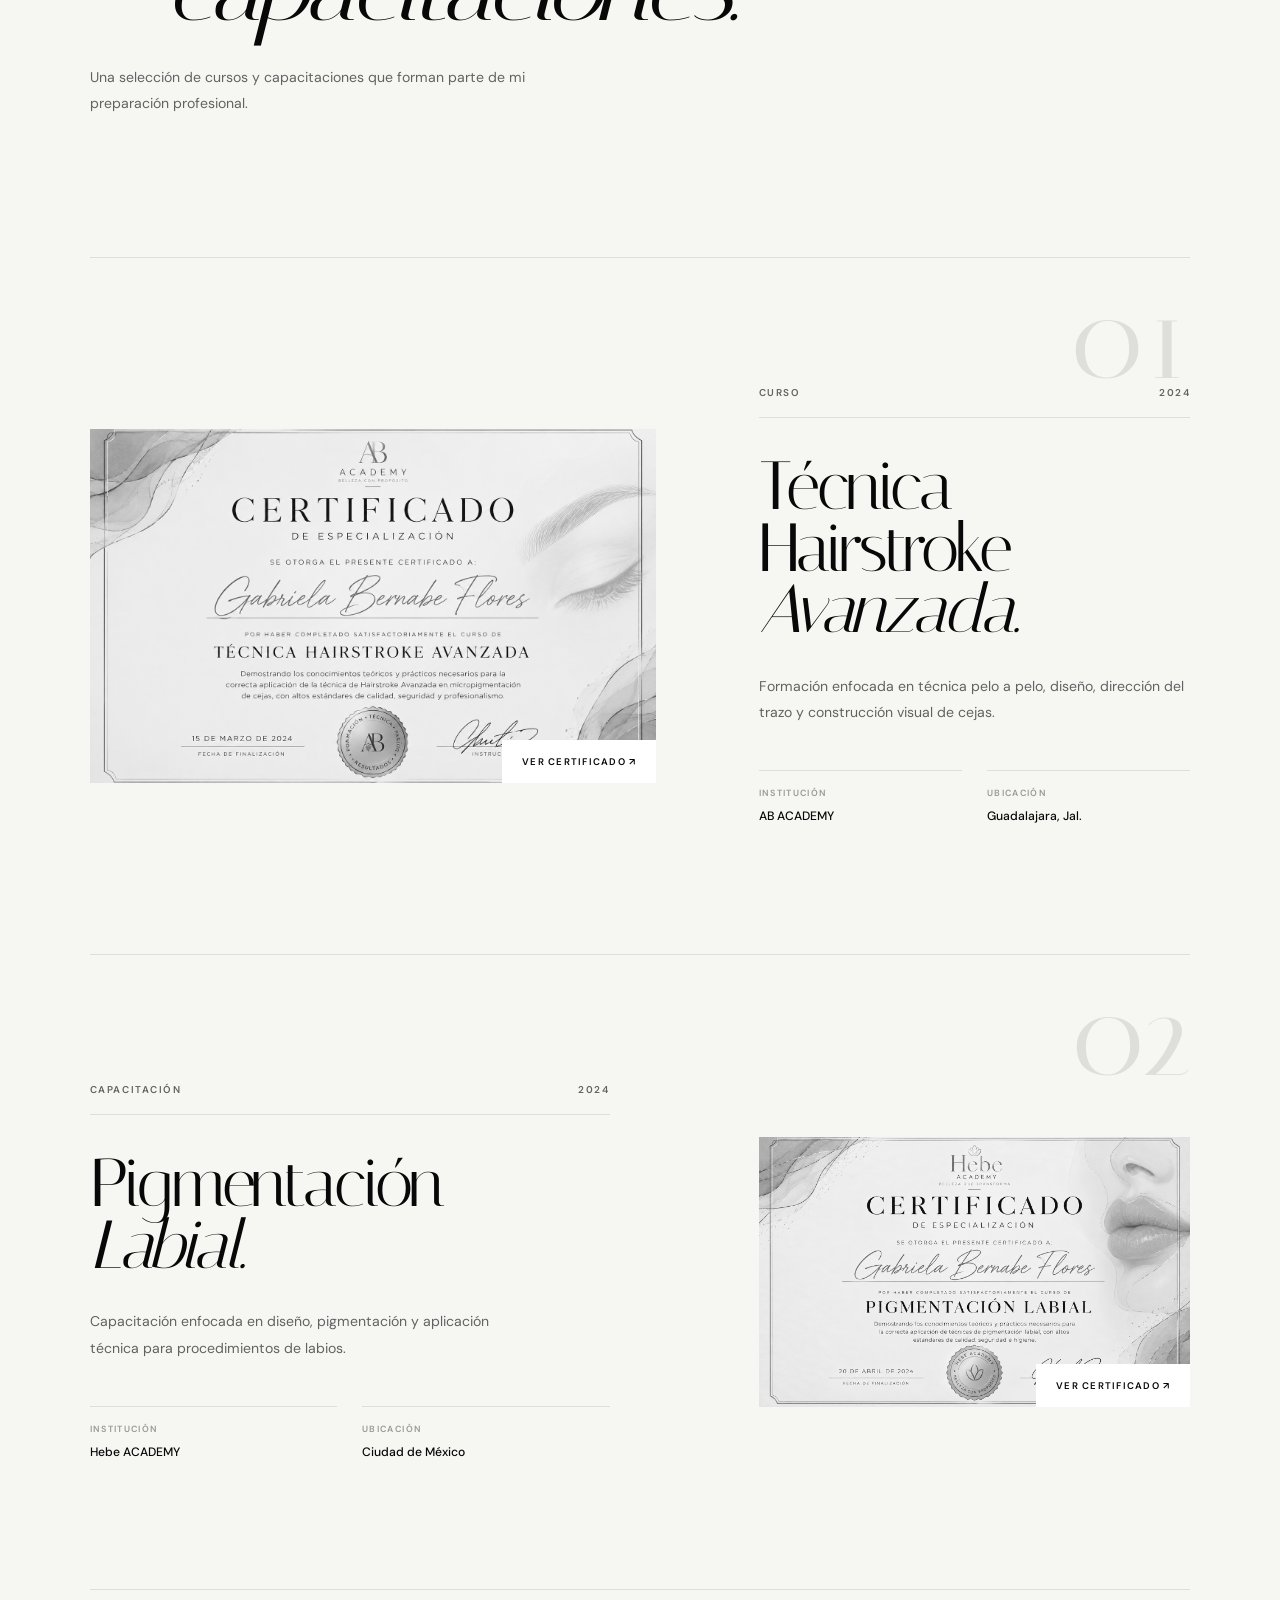
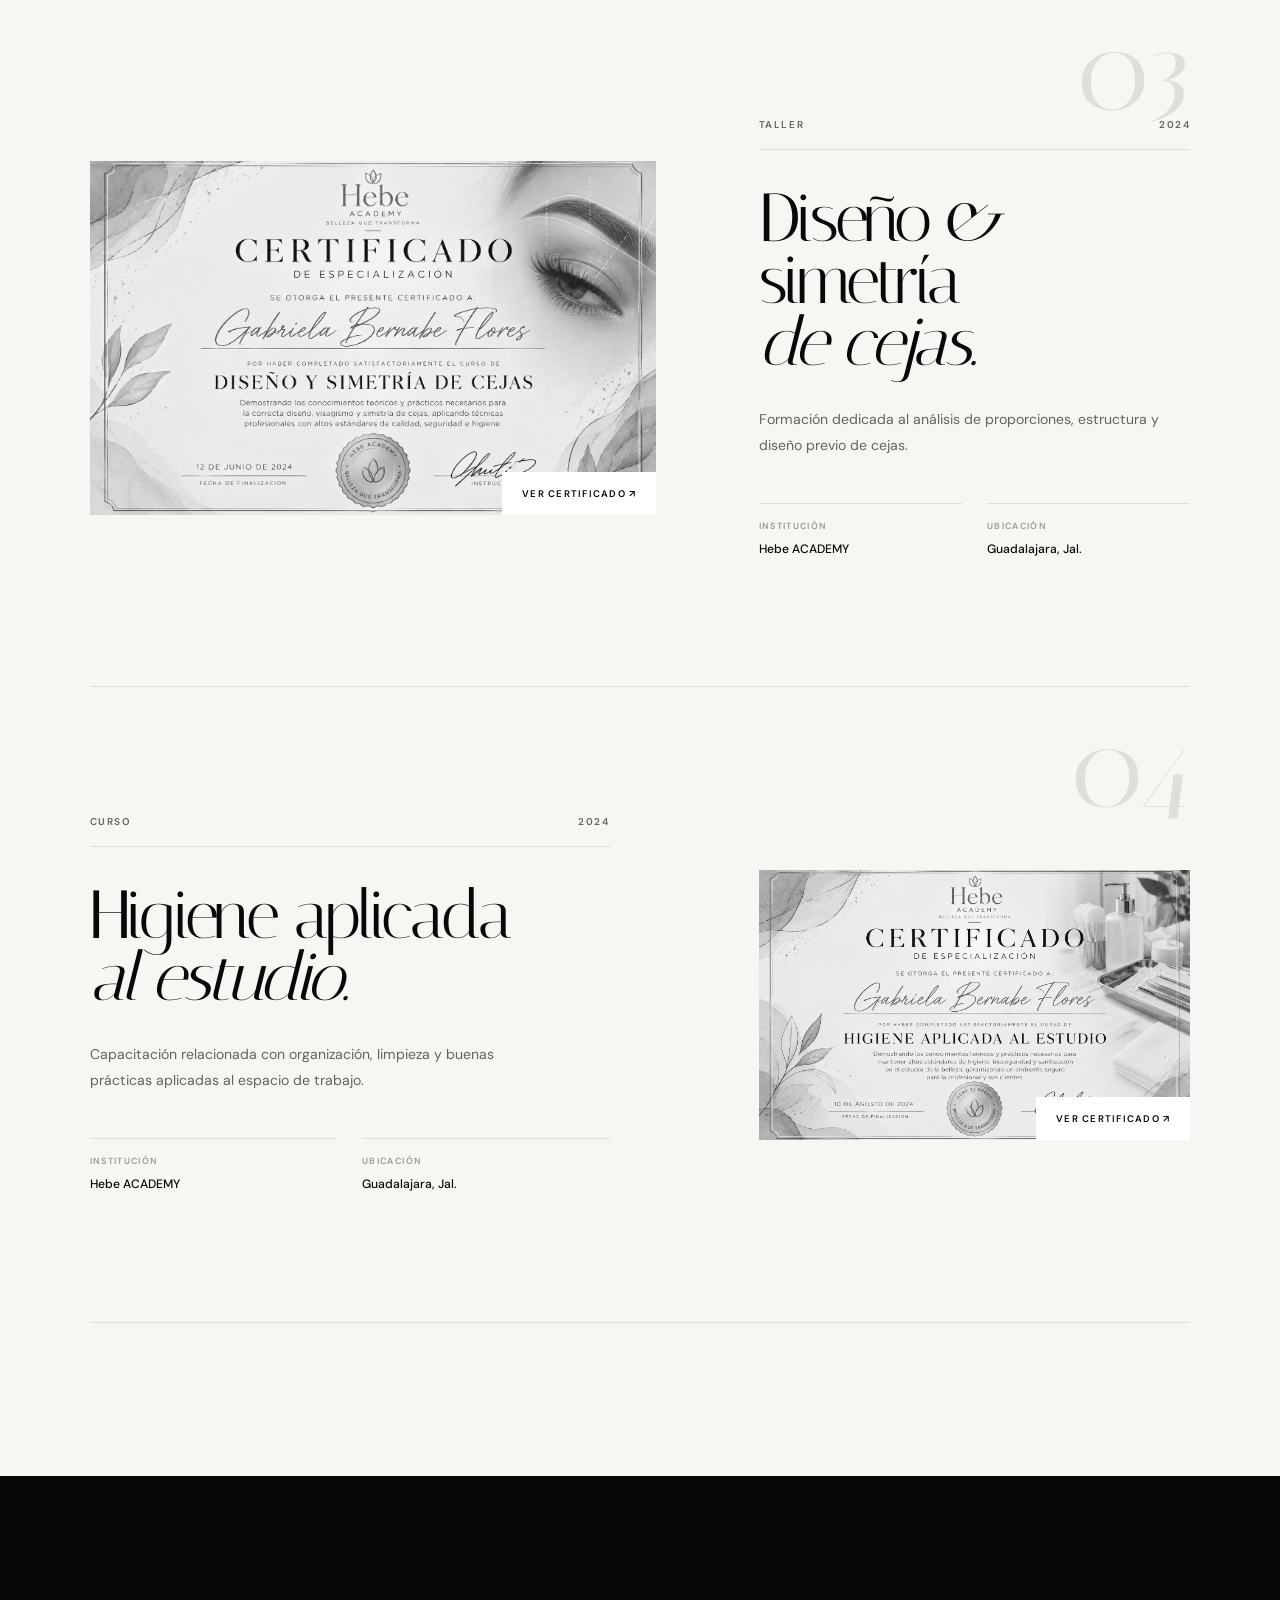
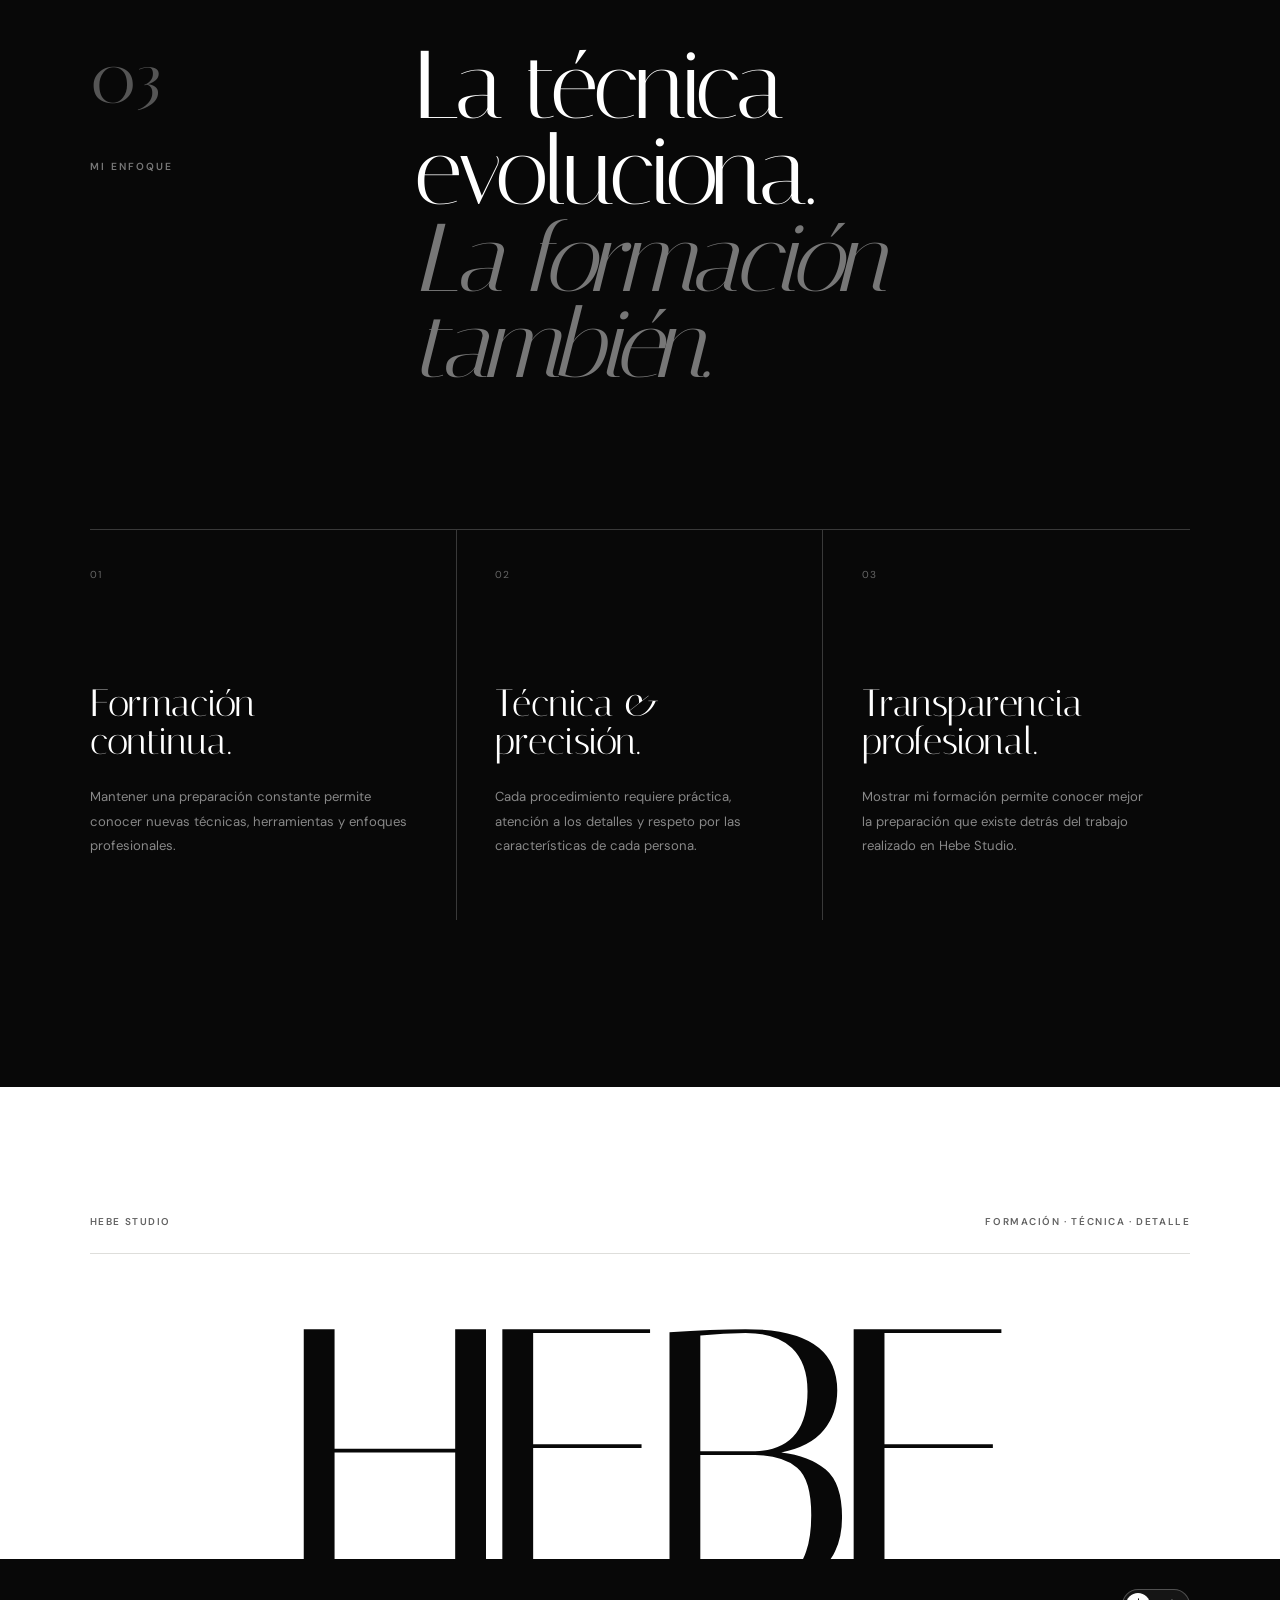
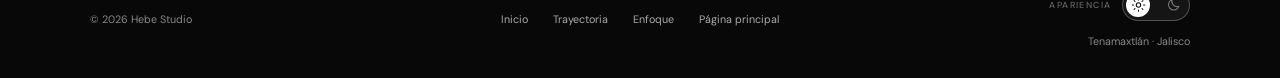
==== commit 3875151b: "barra de navegacion en mobil y flecha de volver" ====
--- a/formacion/index.html
+++ b/formacion/index.html
@@ -3,8 +3,14 @@
 <head>
   <meta charset="UTF-8">
   <meta name="viewport" content="width=device-width, initial-scale=1, viewport-fit=cover">
+
   <title>Formación | Hebe Studio</title>
-  <meta name="description" content="Conoce la formación, estudios y capacitaciones profesionales detrás de Hebe Studio.">
+
+  <meta
+    name="description"
+    content="Conoce la formación, estudios y capacitaciones profesionales detrás de Hebe Studio."
+  >
+
   <meta name="theme-color" content="#ffffff" id="theme-color">
   <meta name="color-scheme" content="light dark">
 
@@ -12,14 +18,18 @@
 
   <link rel="preconnect" href="https://fonts.googleapis.com">
   <link rel="preconnect" href="https://fonts.gstatic.com" crossorigin>
-  <link href="https://fonts.googleapis.com/css2?family=DM+Sans:wght@300;400;500;600&family=Italiana&display=swap" rel="stylesheet">
-
-  <!-- Aplica el modo guardado antes de cargar la página -->
+
+  <link
+    href="https://fonts.googleapis.com/css2?family=DM+Sans:wght@300;400;500;600&family=Italiana&display=swap"
+    rel="stylesheet"
+  >
+
   <script>
     (function () {
       const savedTheme = localStorage.getItem("hebe-theme");
       const systemDark = window.matchMedia("(prefers-color-scheme: dark)").matches;
       const theme = savedTheme || (systemDark ? "dark" : "light");
+
       document.documentElement.setAttribute("data-theme", theme);
     })();
   </script>
@@ -28,56 +38,115 @@
   <script src="script.js" defer></script>
 </head>
 
-<body>
-
-<a class="skip-link" href="#main">Ir al contenido</a>
-
-<!-- HEADER -->
+<body id="inicio">
+
+<a class="skip-link" href="#main">
+  Ir al contenido
+</a>
+
+
+<!-- ======================================================
+     HEADER ESCRITORIO
+     ====================================================== -->
+
 <header class="site-header">
+
   <div class="header-inner">
 
-    <a class="brand" href="../index.html" aria-label="Hebe Studio - Inicio">
+    <a
+      class="brand"
+      href="#inicio"
+      aria-label="Hebe Studio Formación - Inicio"
+    >
       <span class="brand-main">HEBE</span>
       <span class="brand-sub">STUDIO</span>
     </a>
 
-    <button class="menu-button" id="menu-button" type="button" aria-label="Abrir menú" aria-expanded="false" aria-controls="main-navigation">
-      <span></span>
-      <span></span>
-    </button>
-
-    <nav class="main-nav" id="main-navigation" aria-label="Navegación principal">
-      <a href="../index.html">Inicio</a>
-      <a href="../index.html#estudio">Estudio</a>
-      <a href="../index.html#servicios">Servicios</a>
-      <a href="../index.html#proceso">Proceso</a>
-      <a href="../index.html#contacto">Contacto</a>
-      <a class="nav-cta" href="./" aria-current="page">Formación</a>
+
+    <nav
+      class="main-nav"
+      id="main-navigation"
+      aria-label="Navegación de formación"
+    >
+
+      <a href="#inicio">
+        Inicio
+      </a>
+
+      <a href="#formacion">
+        Formación
+      </a>
+
+      <a href="#trayectoria">
+        Trayectoria
+      </a>
+
+      <a href="#enfoque">
+        Enfoque
+      </a>
+
+      <a href="../index.html#contacto">
+        Contacto
+      </a>
+
+      <a
+        class="nav-cta"
+        href="../index.html"
+      >
+        ← Página principal
+      </a>
+
     </nav>
 
   </div>
+
 </header>
 
+
+<!-- ======================================================
+     CONTENIDO
+     ====================================================== -->
+
 <main id="main">
 
-  <!-- HERO -->
-  <section class="formation-hero">
+
+  <!-- ====================================================
+       HERO / FORMACIÓN
+       ==================================================== -->
+
+  <section
+    class="formation-hero"
+    id="formacion"
+  >
+
     <div class="formation-shell">
 
       <div class="formation-top reveal">
+
         <span>01</span>
-        <span>FORMACIÓN PROFESIONAL</span>
-        <span>HEBE STUDIO · 2026</span>
-      </div>
+
+        <span>
+          FORMACIÓN PROFESIONAL
+        </span>
+
+        <span>
+          HEBE STUDIO · 2026
+        </span>
+
+      </div>
+
 
       <div class="formation-hero-grid">
 
         <div class="formation-title reveal">
+
           <h1>
             Formación
             <em>& técnica.</em>
           </h1>
-        </div>
+
+        </div>
+
 
         <div class="formation-intro reveal">
 
@@ -92,6 +161,7 @@
             precisión y cuidado.
           </p>
 
+
           <div class="formation-stats">
 
             <div>
@@ -105,6 +175,7 @@
             </div>
 
           </div>
+
 
           <small>
             Información demostrativa. Sustituye las
@@ -117,42 +188,68 @@
       </div>
 
     </div>
+
   </section>
 
-  <!-- MARQUEE -->
-  <section class="formation-marquee" aria-hidden="true">
+
+  <!-- ====================================================
+       MARQUEE
+       ==================================================== -->
+
+  <section
+    class="formation-marquee"
+    aria-hidden="true"
+  >
 
     <div class="formation-marquee-track">
 
       <div class="formation-marquee-group">
+
         <span>FORMACIÓN</span>
         <span>TÉCNICA</span>
         <span>PRÁCTICA</span>
         <span>PRECISIÓN</span>
         <span>EVOLUCIÓN</span>
-      </div>
+
+      </div>
+
 
       <div class="formation-marquee-group">
+
         <span>FORMACIÓN</span>
         <span>TÉCNICA</span>
         <span>PRÁCTICA</span>
         <span>PRECISIÓN</span>
         <span>EVOLUCIÓN</span>
+
       </div>
 
     </div>
 
   </section>
 
-  <!-- TRAYECTORIA -->
-  <section class="formation-credentials">
+
+  <!-- ====================================================
+       TRAYECTORIA
+       ==================================================== -->
+
+  <section
+    class="formation-credentials"
+    id="trayectoria"
+  >
+
     <div class="formation-shell">
 
+
       <div class="credentials-heading reveal">
 
-        <div class="section-index">02</div>
-
-        <p class="formation-eyebrow">TRAYECTORIA</p>
+        <div class="section-index">
+          02
+        </div>
+
+        <p class="formation-eyebrow">
+          TRAYECTORIA
+        </p>
 
         <h2>
           Estudios &
@@ -166,16 +263,32 @@
 
       </div>
 
+
       <!-- CERTIFICADO 01 -->
+
       <article class="credential reveal">
 
-        <div class="credential-number" aria-hidden="true">01</div>
+        <div
+          class="credential-number"
+          aria-hidden="true"
+        >
+          01
+        </div>
+
 
         <div class="credential-image">
 
-          <button class="credential-image-button formation-lightbox-trigger" type="button" aria-label="Ver certificado de Técnica Hairstroke Avanzada">
-
-            <img src="../Imagenes/formacion/certificado-1.png" alt="Certificado de Técnica Hairstroke Avanzada" loading="lazy">
+          <button
+            class="credential-image-button formation-lightbox-trigger"
+            type="button"
+            aria-label="Ver certificado de Técnica Hairstroke Avanzada"
+          >
+
+            <img
+              src="../Imagenes/formacion/certificado-1.png"
+              alt="Certificado de Técnica Hairstroke Avanzada"
+              loading="lazy"
+            >
 
             <span class="credential-view">
               VER CERTIFICADO ↗
@@ -185,17 +298,22 @@
 
         </div>
 
+
         <div class="credential-content">
 
           <div class="credential-top">
+
             <span>CURSO</span>
             <span>2024</span>
+
           </div>
+
 
           <h3>
             Técnica Hairstroke
             <em>Avanzada.</em>
           </h3>
+
 
           <p>
             Formación enfocada en técnica pelo a pelo,
@@ -203,6 +321,7 @@
             visual de cejas.
           </p>
 
+
           <div class="credential-meta">
 
             <div>
@@ -221,16 +340,32 @@
 
       </article>
 
+
       <!-- CERTIFICADO 02 -->
+
       <article class="credential credential-reverse reveal">
 
-        <div class="credential-number" aria-hidden="true">02</div>
+        <div
+          class="credential-number"
+          aria-hidden="true"
+        >
+          02
+        </div>
+
 
         <div class="credential-image">
 
-          <button class="credential-image-button formation-lightbox-trigger" type="button" aria-label="Ver certificado de Pigmentación Labial">
-
-            <img src="../Imagenes/formacion/certificado-2.png" alt="Certificado de Pigmentación Labial" loading="lazy">
+          <button
+            class="credential-image-button formation-lightbox-trigger"
+            type="button"
+            aria-label="Ver certificado de Pigmentación Labial"
+          >
+
+            <img
+              src="../Imagenes/formacion/certificado-2.png"
+              alt="Certificado de Pigmentación Labial"
+              loading="lazy"
+            >
 
             <span class="credential-view">
               VER CERTIFICADO ↗
@@ -240,17 +375,22 @@
 
         </div>
 
+
         <div class="credential-content">
 
           <div class="credential-top">
+
             <span>CAPACITACIÓN</span>
             <span>2024</span>
+
           </div>
+
 
           <h3>
             Pigmentación
             <em>Labial.</em>
           </h3>
+
 
           <p>
             Capacitación enfocada en diseño,
@@ -258,6 +398,7 @@
             para procedimientos de labios.
           </p>
 
+
           <div class="credential-meta">
 
             <div>
@@ -276,16 +417,32 @@
 
       </article>
 
+
       <!-- CERTIFICADO 03 -->
+
       <article class="credential reveal">
 
-        <div class="credential-number" aria-hidden="true">03</div>
+        <div
+          class="credential-number"
+          aria-hidden="true"
+        >
+          03
+        </div>
+
 
         <div class="credential-image">
 
-          <button class="credential-image-button formation-lightbox-trigger" type="button" aria-label="Ver certificado de Diseño y simetría de cejas">
-
-            <img src="../Imagenes/formacion/certificado-3.png" alt="Certificado de Diseño y simetría de cejas" loading="lazy">
+          <button
+            class="credential-image-button formation-lightbox-trigger"
+            type="button"
+            aria-label="Ver certificado de Diseño y simetría de cejas"
+          >
+
+            <img
+              src="../Imagenes/formacion/certificado-3.png"
+              alt="Certificado de Diseño y simetría de cejas"
+              loading="lazy"
+            >
 
             <span class="credential-view">
               VER CERTIFICADO ↗
@@ -295,17 +452,22 @@
 
         </div>
 
+
         <div class="credential-content">
 
           <div class="credential-top">
+
             <span>TALLER</span>
             <span>2024</span>
+
           </div>
+
 
           <h3>
             Diseño & simetría
             <em>de cejas.</em>
           </h3>
+
 
           <p>
             Formación dedicada al análisis de
@@ -313,6 +475,7 @@
             de cejas.
           </p>
 
+
           <div class="credential-meta">
 
             <div>
@@ -331,16 +494,32 @@
 
       </article>
 
+
       <!-- CERTIFICADO 04 -->
+
       <article class="credential credential-reverse reveal">
 
-        <div class="credential-number" aria-hidden="true">04</div>
+        <div
+          class="credential-number"
+          aria-hidden="true"
+        >
+          04
+        </div>
+
 
         <div class="credential-image">
 
-          <button class="credential-image-button formation-lightbox-trigger" type="button" aria-label="Ver certificado de Higiene aplicada al estudio">
-
-            <img src="../Imagenes/formacion/certificado-4.png" alt="Certificado de Higiene aplicada al estudio" loading="lazy">
+          <button
+            class="credential-image-button formation-lightbox-trigger"
+            type="button"
+            aria-label="Ver certificado de Higiene aplicada al estudio"
+          >
+
+            <img
+              src="../Imagenes/formacion/certificado-4.png"
+              alt="Certificado de Higiene aplicada al estudio"
+              loading="lazy"
+            >
 
             <span class="credential-view">
               VER CERTIFICADO ↗
@@ -350,17 +529,22 @@
 
         </div>
 
+
         <div class="credential-content">
 
           <div class="credential-top">
+
             <span>CURSO</span>
             <span>2024</span>
+
           </div>
+
 
           <h3>
             Higiene aplicada
             <em>al estudio.</em>
           </h3>
+
 
           <p>
             Capacitación relacionada con organización,
@@ -368,6 +552,7 @@
             al espacio de trabajo.
           </p>
 
+
           <div class="credential-meta">
 
             <div>
@@ -387,18 +572,36 @@
       </article>
 
     </div>
+
   </section>
 
-  <!-- MI ENFOQUE -->
-  <section class="formation-values">
+
+  <!-- ====================================================
+       MI ENFOQUE
+       ==================================================== -->
+
+  <section
+    class="formation-values"
+    id="enfoque"
+  >
+
     <div class="formation-shell">
 
+
       <div class="values-header reveal">
 
         <div>
-          <span class="values-number">03</span>
-          <p class="formation-eyebrow light">MI ENFOQUE</p>
-        </div>
+
+          <span class="values-number">
+            03
+          </span>
+
+          <p class="formation-eyebrow light">
+            MI ENFOQUE
+          </p>
+
+        </div>
+
 
         <h2>
           La técnica evoluciona.
@@ -407,11 +610,15 @@
 
       </div>
 
+
       <div class="values-grid">
 
+
         <article class="value-card reveal">
 
-          <span class="value-index">01</span>
+          <span class="value-index">
+            01
+          </span>
 
           <h3>
             Formación
@@ -426,9 +633,12 @@
 
         </article>
 
+
         <article class="value-card reveal">
 
-          <span class="value-index">02</span>
+          <span class="value-index">
+            02
+          </span>
 
           <h3>
             Técnica &
@@ -443,9 +653,12 @@
 
         </article>
 
+
         <article class="value-card reveal">
 
-          <span class="value-index">03</span>
+          <span class="value-index">
+            03
+          </span>
 
           <h3>
             Transparencia
@@ -463,43 +676,88 @@
       </div>
 
     </div>
+
   </section>
 
-  <!-- CIERRE -->
-  <section class="formation-closing">
+
+  <!-- ====================================================
+       CONTACTO / CIERRE
+       ==================================================== -->
+
+  <section
+    class="formation-closing"
+    id="contacto"
+  >
+
     <div class="formation-shell">
 
       <div class="closing-top reveal">
-        <span>HEBE STUDIO</span>
-        <span>FORMACIÓN · TÉCNICA · DETALLE</span>
-      </div>
-
-      <div class="closing-word reveal" aria-hidden="true">
+
+        <span>
+          HEBE STUDIO
+        </span>
+
+        <span>
+          FORMACIÓN · TÉCNICA · DETALLE
+        </span>
+
+      </div>
+
+
+      <div
+        class="closing-word reveal"
+        aria-hidden="true"
+      >
         HEBE
       </div>
 
     </div>
+
   </section>
 
 </main>
 
-<!-- FOOTER -->
+
+<!-- ======================================================
+     FOOTER
+     ====================================================== -->
+
 <footer class="formation-footer">
+
   <div class="formation-shell">
 
     <div class="formation-footer-grid">
 
+
       <div>
-        © <span id="current-year">2026</span> Hebe Studio
-      </div>
+        © <span id="current-year">2026</span>
+        Hebe Studio
+      </div>
+
 
       <div class="formation-footer-links">
-        <a href="../index.html">Inicio</a>
-        <a href="../index.html#servicios">Servicios</a>
-        <a href="../index.html#contacto">Contacto</a>
-      </div>
+
+        <a href="#inicio">
+          Inicio
+        </a>
+
+        <a href="#trayectoria">
+          Trayectoria
+        </a>
+
+        <a href="#enfoque">
+          Enfoque
+        </a>
+
+        <a href="../index.html">
+          Página principal
+        </a>
+
+      </div>
+
 
       <div class="formation-footer-right">
+
 
         <div class="footer-theme">
 
@@ -507,23 +765,56 @@
             APARIENCIA
           </span>
 
-          <button class="theme-toggle" id="theme-toggle" type="button" aria-label="Cambiar apariencia" aria-pressed="false">
+
+          <button
+            class="theme-toggle"
+            id="theme-toggle"
+            type="button"
+            aria-label="Cambiar apariencia"
+            aria-pressed="false"
+          >
 
             <span class="theme-toggle-track">
 
-              <span class="theme-toggle-icon theme-sun" aria-hidden="true">
+
+              <span
+                class="theme-toggle-icon theme-sun"
+                aria-hidden="true"
+              >
+
                 <svg viewBox="0 0 24 24">
-                  <circle cx="12" cy="12" r="3.5"></circle>
-                  <path d="M12 2V4 M12 20V22 M4.93 4.93L6.34 6.34 M17.66 17.66L19.07 19.07 M2 12H4 M20 12H22 M4.93 19.07L6.34 17.66 M17.66 6.34L19.07 4.93"></path>
+
+                  <circle
+                    cx="12"
+                    cy="12"
+                    r="3.5"
+                  ></circle>
+
+                  <path
+                    d="M12 2V4 M12 20V22 M4.93 4.93L6.34 6.34 M17.66 17.66L19.07 19.07 M2 12H4 M20 12H22 M4.93 19.07L6.34 17.66 M17.66 6.34L19.07 4.93"
+                  ></path>
+
                 </svg>
+
               </span>
 
+
               <span class="theme-toggle-knob"></span>
 
-              <span class="theme-toggle-icon theme-moon" aria-hidden="true">
+
+              <span
+                class="theme-toggle-icon theme-moon"
+                aria-hidden="true"
+              >
+
                 <svg viewBox="0 0 24 24">
-                  <path d="M20.5 14.2A8.5 8.5 0 0 1 9.8 3.5A8.5 8.5 0 1 0 20.5 14.2Z"></path>
+
+                  <path
+                    d="M20.5 14.2A8.5 8.5 0 0 1 9.8 3.5A8.5 8.5 0 1 0 20.5 14.2Z"
+                  ></path>
+
                 </svg>
+
               </span>
 
             </span>
@@ -532,25 +823,149 @@
 
         </div>
 
-        <span>Tenamaxtlán · Jalisco</span>
+
+        <span>
+          Tenamaxtlán · Jalisco
+        </span>
 
       </div>
 
     </div>
 
   </div>
+
 </footer>
 
-<!-- LIGHTBOX -->
-<div class="formation-lightbox" id="formation-lightbox" aria-hidden="true" role="dialog" aria-modal="true" aria-label="Vista ampliada del certificado">
-
-  <button class="formation-lightbox-close" id="formation-lightbox-close" type="button" aria-label="Cerrar certificado">
+
+<!-- ======================================================
+     BARRA DE NAVEGACIÓN MÓVIL
+     ====================================================== -->
+
+<nav
+  class="mobile-bottom-nav"
+  id="mobile-bottom-nav"
+  aria-label="Navegación móvil"
+>
+
+  <a
+    href="#formacion"
+    class="mobile-nav-item active"
+    data-section="formacion"
+  >
+
+    <span class="mobile-nav-icon" aria-hidden="true">
+      <svg viewBox="0 0 24 24">
+        <path d="M3 11.5 12 4l9 7.5"></path>
+        <path d="M5.5 10v10h13V10"></path>
+      </svg>
+    </span>
+
+    <span>Inicio</span>
+
+  </a>
+
+
+  <a
+    href="#trayectoria"
+    class="mobile-nav-item"
+    data-section="trayectoria"
+  >
+
+    <span class="mobile-nav-icon" aria-hidden="true">
+      <svg viewBox="0 0 24 24">
+        <rect x="5" y="3" width="14" height="18" rx="1"></rect>
+        <path d="M8 8h8M8 12h8M8 16h5"></path>
+      </svg>
+    </span>
+
+    <span>Trayectoria</span>
+
+  </a>
+
+
+  <a
+    href="#enfoque"
+    class="mobile-nav-item"
+    data-section="enfoque"
+  >
+
+    <span class="mobile-nav-icon" aria-hidden="true">
+      <svg viewBox="0 0 24 24">
+        <circle cx="12" cy="12" r="8"></circle>
+        <circle cx="12" cy="12" r="3"></circle>
+        <path d="M12 2v3M22 12h-3M12 22v-3M2 12h3"></path>
+      </svg>
+    </span>
+
+    <span>Enfoque</span>
+
+  </a>
+
+
+  <a
+    href="../index.html"
+    class="mobile-nav-item mobile-nav-main"
+  >
+
+    <span class="mobile-nav-icon" aria-hidden="true">
+      <svg viewBox="0 0 24 24">
+        <path d="M19 12H5"></path>
+        <path d="m10 7-5 5 5 5"></path>
+      </svg>
+    </span>
+
+    <span>Principal</span>
+
+  </a>
+
+</nav>
+
+
+<!-- ======================================================
+     VOLVER ARRIBA
+     ====================================================== -->
+
+<button
+  class="back-to-top"
+  id="back-to-top"
+  type="button"
+  aria-label="Volver al inicio"
+>
+  ↑
+</button>
+
+
+<!-- ======================================================
+     LIGHTBOX
+     ====================================================== -->
+
+<div
+  class="formation-lightbox"
+  id="formation-lightbox"
+  aria-hidden="true"
+  role="dialog"
+  aria-modal="true"
+  aria-label="Vista ampliada del certificado"
+>
+
+  <button
+    class="formation-lightbox-close"
+    id="formation-lightbox-close"
+    type="button"
+    aria-label="Cerrar certificado"
+  >
     ×
   </button>
 
-  <img id="formation-lightbox-image" src="" alt="">
+
+  <img
+    id="formation-lightbox-image"
+    src=""
+    alt=""
+  >
 
 </div>
+
 
 </body>
 </html>
--- a/formacion/styles.css
+++ b/formacion/styles.css
@@ -10,20 +10,31 @@
   --gray-200: #dededb;
   --gray-400: #999999;
   --gray-600: #626262;
+
   --border-color: #dededb;
   --border: 1px solid var(--border-color);
+
   --page-bg: #ffffff;
   --section-bg: #f6f6f3;
+
   --text-main: #080808;
   --text-muted: #626262;
+
   --header-bg: rgba(255,255,255,0.94);
+
   --serif: "Italiana","Times New Roman",serif;
   --sans: "DM Sans",Arial,sans-serif;
+
   --edge: clamp(22px,7vw,140px);
   --max-width: 1500px;
-}
-
-/* MODO OSCURO */
+
+  --header-height: 86px;
+}
+
+
+/* =========================================================
+   MODO OSCURO
+   ========================================================= */
 
 html[data-theme="dark"] {
   --page-bg: #0d0d0d;
@@ -39,7 +50,10 @@
   --header-bg: rgba(13,13,13,0.94);
 }
 
-/* RESET */
+
+/* =========================================================
+   RESET
+   ========================================================= */
 
 *,
 *::before,
@@ -49,19 +63,21 @@
 
 html {
   scroll-behavior: smooth;
+  scroll-padding-top: calc(var(--header-height) + 20px);
 }
 
 body {
   margin: 0;
+  overflow-x: hidden;
   background: var(--page-bg);
   color: var(--text-main);
   font-family: var(--sans);
   -webkit-font-smoothing: antialiased;
-  overflow-x: hidden;
-  transition: background-color .45s ease,color .45s ease;
-}
-
-body.menu-open,
+  transition:
+    background-color .45s ease,
+    color .45s ease;
+}
+
 body.formation-modal-open {
   overflow: hidden;
 }
@@ -90,18 +106,26 @@
   color: var(--page-bg);
 }
 
-/* ACCESIBILIDAD */
+
+/* =========================================================
+   ACCESIBILIDAD
+   ========================================================= */
 
 .skip-link {
   position: fixed;
   top: 15px;
   left: 15px;
   z-index: 10000;
+
   padding: 12px 18px;
+
   background: var(--text-main);
   color: var(--page-bg);
+
   text-decoration: none;
+
   transform: translateY(-150%);
+
   transition: transform .2s ease;
 }
 
@@ -115,136 +139,169 @@
   outline-offset: 4px;
 }
 
-/* CONTENEDOR */
+
+/* =========================================================
+   CONTENEDOR
+   ========================================================= */
 
 .formation-shell {
-  width: min(calc(100% - (var(--edge) * 2)),var(--max-width));
+  width: min(
+    calc(100% - (var(--edge) * 2)),
+    var(--max-width)
+  );
+
   margin-inline: auto;
 }
 
-/* HEADER */
+
+/* =========================================================
+   HEADER
+   ========================================================= */
 
 .site-header {
   position: sticky;
   top: 0;
   z-index: 1000;
+
   background: var(--header-bg);
+
   border-bottom: 1px solid var(--border-color);
+
   backdrop-filter: blur(18px);
   -webkit-backdrop-filter: blur(18px);
-  transition: background-color .45s ease,border-color .45s ease;
+
+  transition:
+    background-color .45s ease,
+    border-color .45s ease;
 }
 
 .header-inner {
-  width: min(calc(100% - (var(--edge) * 2)),var(--max-width));
-  min-height: 86px;
+  width: min(
+    calc(100% - (var(--edge) * 2)),
+    var(--max-width)
+  );
+
+  min-height: var(--header-height);
+
   margin-inline: auto;
+
   display: flex;
   align-items: center;
   justify-content: space-between;
+
   gap: 40px;
 }
 
 .brand {
   display: inline-flex;
   align-items: baseline;
+
   gap: 10px;
+
   color: var(--text-main);
+
   text-decoration: none;
   white-space: nowrap;
 }
 
 .brand-main {
   font-family: var(--serif);
+
   font-size: 1.65rem;
   line-height: 1;
+
   letter-spacing: .04em;
 }
 
 .brand-sub {
   font-size: .47rem;
   font-weight: 600;
+
   letter-spacing: .32em;
 }
+
+
+/* =========================================================
+   NAVEGACIÓN ESCRITORIO
+   ========================================================= */
 
 .main-nav {
   display: flex;
   align-items: center;
-  gap: clamp(18px,2.6vw,42px);
+
+  gap: clamp(15px,2vw,34px);
 }
 
 .main-nav a {
   position: relative;
+
   padding: 10px 0;
+
   color: var(--text-main);
-  font-size: .66rem;
+
+  font-size: .64rem;
   font-weight: 500;
-  letter-spacing: .13em;
+
+  letter-spacing: .11em;
+
   text-decoration: none;
   text-transform: uppercase;
+
+  white-space: nowrap;
 }
 
 .main-nav a:not(.nav-cta)::after {
   content: "";
+
   position: absolute;
+
   right: 0;
   bottom: 4px;
   left: 0;
+
   height: 1px;
+
   background: var(--text-main);
+
   transform: scaleX(0);
   transform-origin: right;
+
   transition: transform .3s ease;
 }
 
-.main-nav a:not(.nav-cta):hover::after {
+.main-nav a:not(.nav-cta):hover::after,
+.main-nav a.active:not(.nav-cta)::after {
   transform: scaleX(1);
   transform-origin: left;
 }
 
 .main-nav .nav-cta {
-  padding: 14px 20px;
+  padding: 14px 18px;
+
   background: var(--text-main);
   color: var(--page-bg);
-  transition: background-color .45s ease,color .45s ease;
-}
-
-.menu-button {
-  width: 44px;
-  height: 44px;
-  display: none;
-  align-items: center;
-  justify-content: center;
-  flex-direction: column;
-  gap: 7px;
-  padding: 0;
-  border: 0;
-  background: transparent;
-  cursor: pointer;
-}
-
-.menu-button span {
-  width: 24px;
-  height: 1px;
-  display: block;
-  background: var(--text-main);
-  transition: transform .3s ease,background-color .45s ease;
-}
-
-.menu-button.active span:first-child {
-  transform: translateY(4px) rotate(45deg);
-}
-
-.menu-button.active span:last-child {
-  transform: translateY(-4px) rotate(-45deg);
-}
-
-/* GENERALES */
+
+  transition:
+    opacity .25s ease,
+    background-color .45s ease,
+    color .45s ease;
+}
+
+.main-nav .nav-cta:hover {
+  opacity: .8;
+}
+
+
+/* =========================================================
+   GENERALES
+   ========================================================= */
 
 .formation-eyebrow {
   margin: 0;
+
   font-size: .64rem;
   font-weight: 600;
+
   letter-spacing: .2em;
 }
 
@@ -252,48 +309,80 @@
   color: #777;
 }
 
-/* HERO */
+
+/* =========================================================
+   HERO
+   ========================================================= */
 
 .formation-hero {
-  padding: clamp(65px,8vw,125px) 0 clamp(100px,12vw,180px);
+  padding:
+    clamp(65px,8vw,125px)
+    0
+    clamp(100px,12vw,180px);
+
   background: var(--page-bg);
+
   transition: background-color .45s ease;
 }
 
 .formation-top {
   display: grid;
-  grid-template-columns: 70px 1fr auto;
+
+  grid-template-columns:
+    70px
+    1fr
+    auto;
+
   gap: 20px;
+
   align-items: center;
+
   padding-bottom: 23px;
+
   border-bottom: var(--border);
+
   color: var(--text-muted);
+
   font-size: .62rem;
   font-weight: 600;
+
   letter-spacing: .16em;
 }
 
 .formation-hero-grid {
   min-height: 66vh;
+
   display: grid;
-  grid-template-columns: minmax(0,1.25fr) minmax(290px,.55fr);
+
+  grid-template-columns:
+    minmax(0,1.25fr)
+    minmax(290px,.55fr);
+
   gap: clamp(55px,9vw,150px);
+
   align-items: end;
+
   padding-top: clamp(70px,9vw,140px);
 }
 
 .formation-title h1 {
   margin: 0;
+
   font-family: var(--serif);
+
   font-size: clamp(5rem,10vw,11rem);
   font-weight: 400;
+
   line-height: .82;
+
   letter-spacing: -.055em;
 }
 
 .formation-title h1 em {
   display: block;
+
   margin-left: clamp(25px,7vw,120px);
+
   font-weight: 400;
 }
 
@@ -303,22 +392,31 @@
 
 .formation-intro-big {
   margin: 0 0 30px;
+
   font-family: var(--serif);
+
   font-size: clamp(1.8rem,2.8vw,3rem);
+
   line-height: 1.15;
 }
 
 .formation-intro > p:not(.formation-intro-big) {
   margin: 0 0 40px;
+
   color: var(--text-muted);
+
   font-size: .9rem;
+
   line-height: 1.85;
 }
 
 .formation-stats {
   display: grid;
+
   grid-template-columns: repeat(2,1fr);
+
   margin-bottom: 35px;
+
   border-top: var(--border);
   border-bottom: var(--border);
 }
@@ -329,78 +427,117 @@
 
 .formation-stats > div + div {
   padding-left: 25px;
+
   border-left: var(--border);
 }
 
 .formation-stats strong {
   display: block;
+
   margin-bottom: 7px;
+
   font-family: var(--serif);
+
   font-size: clamp(2.5rem,4vw,4rem);
   font-weight: 400;
+
   line-height: 1;
 }
 
 .formation-stats span {
   color: var(--text-muted);
+
   font-size: .67rem;
+
   letter-spacing: .08em;
+
   text-transform: uppercase;
 }
 
 .formation-intro small {
   display: block;
+
   color: var(--gray-400);
+
   font-size: .65rem;
+
   line-height: 1.65;
 }
 
-/* MARQUEE */
+
+/* =========================================================
+   MARQUEE
+   ========================================================= */
 
 .formation-marquee {
   overflow: hidden;
+
   padding: 38px 0;
+
   background: #080808;
+
   color: #fff;
 }
 
 .formation-marquee-track {
   width: max-content;
+
   display: flex;
   align-items: center;
-  animation: formation-marquee 35s linear infinite;
+
+  animation:
+    formation-marquee
+    35s
+    linear
+    infinite;
+
   will-change: transform;
 }
 
 .formation-marquee-group {
   display: flex;
   align-items: center;
+
   flex-shrink: 0;
+
   gap: clamp(35px,5vw,80px);
+
   padding-right: clamp(35px,5vw,80px);
+
   white-space: nowrap;
 }
 
 .formation-marquee-group span {
   display: flex;
   align-items: center;
+
   flex-shrink: 0;
+
   font-family: var(--serif);
+
   font-size: clamp(3.2rem,6vw,7rem);
+
   font-weight: 400;
+
   line-height: 1;
+
   letter-spacing: -.035em;
 }
 
 .formation-marquee-group span::after {
   content: "·";
+
   margin-left: clamp(35px,5vw,80px);
+
   color: #555;
+
   font-family: var(--sans);
+
   font-size: .55em;
 }
 
 @keyframes formation-marquee {
+
   from {
     transform: translateX(0);
   }
@@ -408,61 +545,100 @@
   to {
     transform: translateX(-50%);
   }
-}
-
-/* TRAYECTORIA */
+
+}
+
+
+/* =========================================================
+   TRAYECTORIA
+   ========================================================= */
 
 .formation-credentials {
-  padding: clamp(100px,12vw,190px) 0;
+  padding:
+    clamp(100px,12vw,190px)
+    0;
+
   background: var(--section-bg);
+
   transition: background-color .45s ease;
 }
 
 .credentials-heading {
   max-width: 900px;
-  padding-bottom: clamp(90px,11vw,160px);
+
+  padding-bottom:
+    clamp(90px,11vw,160px);
 }
 
 .section-index {
   margin-bottom: 40px;
+
   color: var(--gray-400);
+
   font-family: var(--serif);
+
   font-size: 4rem;
+
   line-height: 1;
 }
 
 .credentials-heading h2 {
   margin: 25px 0 35px;
+
   font-family: var(--serif);
+
   font-size: clamp(4rem,8vw,8.5rem);
+
   font-weight: 400;
+
   line-height: .87;
+
   letter-spacing: -.05em;
 }
 
 .credentials-heading h2 em {
   display: block;
-  margin-left: clamp(25px,6vw,100px);
+
+  margin-left:
+    clamp(25px,6vw,100px);
+
   font-weight: 400;
 }
 
 .credentials-description {
   max-width: 480px;
+
   margin: 0;
+
   color: var(--text-muted);
+
   font-size: .88rem;
+
   line-height: 1.8;
 }
 
-/* CERTIFICADOS */
+
+/* =========================================================
+   CERTIFICADOS
+   ========================================================= */
 
 .credential {
   position: relative;
+
   display: grid;
-  grid-template-columns: minmax(360px,1.05fr) minmax(320px,.8fr);
+
+  grid-template-columns:
+    minmax(360px,1.05fr)
+    minmax(320px,.8fr);
+
   gap: clamp(50px,8vw,130px);
+
   align-items: center;
-  padding: clamp(80px,10vw,150px) 0;
+
+  padding:
+    clamp(80px,10vw,150px)
+    0;
+
   border-top: var(--border);
 }
 
@@ -472,193 +648,299 @@
 
 .credential-number {
   position: absolute;
+
   top: 24px;
   right: 0;
+
   color: var(--gray-200);
+
   font-family: var(--serif);
-  font-size: clamp(5rem,9vw,10rem);
+
+  font-size:
+    clamp(5rem,9vw,10rem);
+
   line-height: 1;
+
   pointer-events: none;
 }
 
 .credential-image {
   position: relative;
+
   z-index: 2;
 }
 
 .credential-image-button {
   position: relative;
+
   width: 100%;
+
   display: block;
+
   padding: 0;
+
   overflow: hidden;
+
   border: 0;
+
   background: var(--gray-100);
+
   cursor: zoom-in;
+
   text-align: left;
 }
 
 .credential-image-button img {
   width: 100%;
+
   aspect-ratio: 16 / 10;
+
   display: block;
+
   object-fit: cover;
+
   filter: grayscale(100%);
-  transition: transform .65s cubic-bezier(.2,.7,.2,1),filter .45s ease;
+
+  transition:
+    transform .65s cubic-bezier(.2,.7,.2,1),
+    filter .45s ease;
 }
 
 .credential-image-button:hover img {
   transform: scale(1.025);
+
   filter: grayscale(0%);
 }
 
 .credential-view {
   position: absolute;
+
   right: 0;
   bottom: 0;
+
   padding: 15px 20px;
+
   background: var(--page-bg);
+
   color: var(--text-main);
+
   font-size: .6rem;
   font-weight: 600;
+
   letter-spacing: .13em;
-  transition: background .25s ease,color .25s ease;
+
+  transition:
+    background .25s ease,
+    color .25s ease;
 }
 
 .credential-image-button:hover .credential-view {
   background: var(--text-main);
+
   color: var(--page-bg);
 }
 
 .credential-content {
   position: relative;
+
   z-index: 2;
+
   max-width: 520px;
 }
 
 .credential-top {
   display: flex;
+
   justify-content: space-between;
+
   gap: 30px;
+
   padding-bottom: 18px;
+
   margin-bottom: 38px;
+
   border-bottom: var(--border);
+
   color: var(--text-muted);
+
   font-size: .62rem;
   font-weight: 600;
+
   letter-spacing: .16em;
 }
 
 .credential-content h3 {
   margin: 0 0 32px;
+
   font-family: var(--serif);
-  font-size: clamp(3.3rem,5.3vw,6rem);
+
+  font-size:
+    clamp(3.3rem,5.3vw,6rem);
+
   font-weight: 400;
+
   line-height: .91;
+
   letter-spacing: -.045em;
 }
 
 .credential-content h3 em {
   display: block;
+
   font-weight: 400;
 }
 
 .credential-content > p {
   max-width: 440px;
+
   margin: 0 0 45px;
+
   color: var(--text-muted);
+
   font-size: .88rem;
+
   line-height: 1.85;
 }
 
 .credential-meta {
   display: grid;
-  grid-template-columns: repeat(2,minmax(0,1fr));
+
+  grid-template-columns:
+    repeat(2,minmax(0,1fr));
+
   gap: 25px;
 }
 
 .credential-meta > div {
   padding-top: 16px;
+
   border-top: var(--border);
 }
 
 .credential-meta span {
   display: block;
+
   margin-bottom: 8px;
+
   color: var(--gray-400);
+
   font-size: .56rem;
   font-weight: 600;
+
   letter-spacing: .15em;
 }
 
 .credential-meta strong {
   display: block;
+
   font-size: .76rem;
   font-weight: 500;
+
   line-height: 1.55;
 }
 
 .credential-reverse .credential-image {
   grid-column: 2;
+
   grid-row: 1;
 }
 
 .credential-reverse .credential-content {
   grid-column: 1;
+
   grid-row: 1;
 }
 
-/* MI ENFOQUE */
+
+/* =========================================================
+   MI ENFOQUE
+   ========================================================= */
 
 .formation-values {
-  padding: clamp(110px,13vw,200px) 0;
+  padding:
+    clamp(110px,13vw,200px)
+    0;
+
   background: #080808;
+
   color: #fff;
 }
 
 .values-header {
   display: grid;
-  grid-template-columns: .4fr 1.4fr;
-  gap: clamp(50px,8vw,130px);
+
+  grid-template-columns:
+    .4fr
+    1.4fr;
+
+  gap:
+    clamp(50px,8vw,130px);
+
   align-items: start;
-  padding-bottom: clamp(90px,11vw,150px);
+
+  padding-bottom:
+    clamp(90px,11vw,150px);
 }
 
 .values-number {
   display: block;
+
   margin-bottom: 45px;
+
   color: #555;
+
   font-family: var(--serif);
+
   font-size: 4.5rem;
+
   line-height: 1;
 }
 
 .values-header h2 {
   max-width: 1050px;
+
   margin: 0;
+
   font-family: var(--serif);
-  font-size: clamp(4rem,7.5vw,8rem);
+
+  font-size:
+    clamp(4rem,7.5vw,8rem);
+
   font-weight: 400;
+
   line-height: .9;
+
   letter-spacing: -.045em;
 }
 
 .values-header h2 em {
   display: block;
+
   color: #777;
+
   font-weight: 400;
 }
 
 .values-grid {
   display: grid;
-  grid-template-columns: repeat(3,minmax(0,1fr));
-  border-top: 1px solid rgba(255,255,255,.2);
+
+  grid-template-columns:
+    repeat(3,minmax(0,1fr));
+
+  border-top:
+    1px solid rgba(255,255,255,.2);
 }
 
 .value-card {
   min-height: 390px;
-  padding: 38px clamp(25px,3vw,48px) 20px;
-  border-right: 1px solid rgba(255,255,255,.2);
+
+  padding:
+    38px
+    clamp(25px,3vw,48px)
+    20px;
+
+  border-right:
+    1px solid rgba(255,255,255,.2);
 }
 
 .value-card:first-child {
@@ -671,88 +953,147 @@
 
 .value-index {
   display: block;
-  margin-bottom: clamp(70px,8vw,120px);
+
+  margin-bottom:
+    clamp(70px,8vw,120px);
+
   color: #666;
+
   font-size: .63rem;
+
   letter-spacing: .14em;
 }
 
 .value-card h3 {
   max-width: 290px;
+
   margin: 0 0 25px;
+
   font-family: var(--serif);
-  font-size: clamp(2rem,3vw,3.3rem);
+
+  font-size:
+    clamp(2rem,3vw,3.3rem);
+
   font-weight: 400;
+
   line-height: 1;
 }
 
 .value-card p {
   max-width: 330px;
+
   margin: 0;
+
   color: #888;
+
   font-size: .82rem;
+
   line-height: 1.85;
 }
 
-/* CIERRE */
+
+/* =========================================================
+   CIERRE / CONTACTO
+   ========================================================= */
 
 .formation-closing {
   overflow: hidden;
-  padding: clamp(80px,10vw,140px) 0 0;
+
+  padding:
+    clamp(80px,10vw,140px)
+    0
+    0;
+
   background: var(--page-bg);
+
   transition: background-color .45s ease;
 }
 
 .closing-top {
   display: flex;
+
   justify-content: space-between;
+
   gap: 30px;
+
   padding-bottom: 25px;
+
   border-bottom: var(--border);
+
   color: var(--text-muted);
+
   font-size: .62rem;
   font-weight: 600;
+
   letter-spacing: .16em;
 }
 
 .closing-word {
-  margin-bottom: clamp(-40px,-3vw,-20px);
-  padding-top: clamp(40px,6vw,80px);
+  margin-bottom:
+    clamp(-40px,-3vw,-20px);
+
+  padding-top:
+    clamp(40px,6vw,80px);
+
   font-family: var(--serif);
-  font-size: clamp(10rem,29vw,30rem);
+
+  font-size:
+    clamp(10rem,29vw,30rem);
+
   font-weight: 400;
+
   line-height: .72;
+
   letter-spacing: -.075em;
+
   text-align: center;
+
   white-space: nowrap;
 }
 
-/* FOOTER */
+
+/* =========================================================
+   FOOTER
+   ========================================================= */
 
 .formation-footer {
   position: relative;
+
   z-index: 2;
+
   padding: 30px 0;
+
   background: #080808;
+
   color: #888;
 }
 
 .formation-footer-grid {
   display: grid;
-  grid-template-columns: 1fr auto 1fr;
+
+  grid-template-columns:
+    1fr
+    auto
+    1fr;
+
   gap: 30px;
+
   align-items: center;
+
   font-size: .67rem;
 }
 
 .formation-footer-links {
   display: flex;
+
   gap: 25px;
 }
 
 .formation-footer a {
   color: #aaa;
+
   text-decoration: none;
+
   transition: color .2s ease;
 }
 
@@ -762,54 +1103,81 @@
 
 .formation-footer-right {
   display: flex;
+
   flex-direction: column;
+
   align-items: flex-end;
+
   gap: 13px;
 }
 
 .footer-theme {
   display: flex;
+
   align-items: center;
+
   gap: 11px;
 }
 
 .footer-theme-label {
   color: #666;
+
   font-size: .55rem;
   font-weight: 500;
+
   letter-spacing: .16em;
 }
 
-/* BOTÓN CLARO / OSCURO */
+
+/* =========================================================
+   BOTÓN CLARO / OSCURO
+   ========================================================= */
 
 .theme-toggle {
   position: relative;
+
   width: 68px;
   height: 32px;
+
   padding: 0;
-  border: 1px solid rgba(255,255,255,.25);
+
+  border:
+    1px solid rgba(255,255,255,.25);
+
   border-radius: 100px;
+
   background: #151515;
+
   cursor: pointer;
 }
 
 .theme-toggle-track {
   position: relative;
+
   width: 100%;
   height: 100%;
+
   display: block;
 }
 
 .theme-toggle-knob {
   position: absolute;
+
   z-index: 1;
+
   top: 3px;
   left: 3px;
+
   width: 24px;
   height: 24px;
+
   border-radius: 50%;
+
   background: #fff;
-  transition: transform .45s cubic-bezier(.65,0,.35,1),background-color .3s ease;
+
+  transition:
+    transform .45s cubic-bezier(.65,0,.35,1),
+    background-color .3s ease;
 }
 
 html[data-theme="dark"] .theme-toggle-knob {
@@ -818,31 +1186,42 @@
 
 .theme-toggle-icon {
   position: absolute;
+
   z-index: 2;
+
   top: 50%;
+
   width: 15px;
   height: 15px;
+
   transform: translateY(-50%);
+
   pointer-events: none;
 }
 
 .theme-toggle-icon svg {
   width: 100%;
   height: 100%;
+
   fill: none;
+
   stroke: currentColor;
+
   stroke-width: 1.7;
+
   stroke-linecap: round;
   stroke-linejoin: round;
 }
 
 .theme-sun {
   left: 8px;
+
   color: #111;
 }
 
 .theme-moon {
   right: 8px;
+
   color: #777;
 }
 
@@ -854,17 +1233,28 @@
   color: #111;
 }
 
-/* LIGHTBOX */
+
+/* =========================================================
+   LIGHTBOX
+   ========================================================= */
 
 .formation-lightbox {
   position: fixed;
+
   inset: 0;
+
   z-index: 9999;
+
   display: none;
+
   align-items: center;
   justify-content: center;
-  padding: clamp(20px,4vw,60px);
-  background: rgba(0,0,0,.94);
+
+  padding:
+    clamp(20px,4vw,60px);
+
+  background:
+    rgba(0,0,0,.94);
 }
 
 .formation-lightbox.open {
@@ -873,135 +1263,414 @@
 
 .formation-lightbox img {
   width: auto;
-  max-width: min(1200px,92vw);
+
+  max-width:
+    min(1200px,92vw);
+
   max-height: 86vh;
+
   object-fit: contain;
-  box-shadow: 0 30px 80px rgba(0,0,0,.4);
+
+  box-shadow:
+    0 30px 80px rgba(0,0,0,.4);
 }
 
 .formation-lightbox-close {
   position: fixed;
+
   top: 25px;
   right: 30px;
+
   width: 48px;
   height: 48px;
+
   display: flex;
+
   align-items: center;
   justify-content: center;
-  border: 1px solid rgba(255,255,255,.3);
+
+  border:
+    1px solid rgba(255,255,255,.3);
+
   border-radius: 50%;
+
   background: transparent;
+
   color: #fff;
+
   font-size: 1.7rem;
+
   cursor: pointer;
-  transition: background .2s ease,color .2s ease;
+
+  transition:
+    background .2s ease,
+    color .2s ease;
 }
 
 .formation-lightbox-close:hover {
   background: #fff;
+
   color: #080808;
 }
 
-/* ANIMACIONES */
+
+/* =========================================================
+   FLECHA VOLVER ARRIBA
+   ========================================================= */
+
+.back-to-top {
+  position: fixed;
+
+  z-index: 850;
+
+  right: 25px;
+  bottom: 25px;
+
+  width: 52px;
+  height: 52px;
+
+  display: flex;
+
+  align-items: center;
+  justify-content: center;
+
+  padding: 0;
+
+  border: 1px solid var(--border-color);
+
+  border-radius: 50%;
+
+  background: var(--page-bg);
+
+  color: var(--text-main);
+
+  box-shadow:
+    0 8px 30px rgba(0,0,0,.12);
+
+  font-family: var(--sans);
+
+  font-size: 1.25rem;
+
+  cursor: pointer;
+
+  opacity: 0;
+  visibility: hidden;
+
+  transform: translateY(12px);
+
+  transition:
+    opacity .3s ease,
+    visibility .3s ease,
+    transform .3s ease,
+    background-color .45s ease,
+    color .45s ease;
+}
+
+.back-to-top.visible {
+  opacity: 1;
+
+  visibility: visible;
+
+  transform: translateY(0);
+}
+
+.back-to-top:hover {
+  background: var(--text-main);
+
+  color: var(--page-bg);
+}
+
+
+/* =========================================================
+   BARRA MÓVIL
+   ========================================================= */
+
+.mobile-bottom-nav {
+  display: none;
+}
+
+
+/* =========================================================
+   ANIMACIONES
+   ========================================================= */
 
 .reveal {
   opacity: 0;
+
   transform: translateY(30px);
-  transition: opacity .8s ease,transform .8s ease;
+
+  transition:
+    opacity .8s ease,
+    transform .8s ease;
 }
 
 .reveal.in-view {
   opacity: 1;
+
   transform: translateY(0);
 }
 
-/* TABLET */
+
+/* =========================================================
+   TABLET
+   ========================================================= */
 
 @media (max-width:1050px) {
+
   .formation-hero-grid {
-    grid-template-columns: minmax(0,1fr) minmax(280px,.65fr);
+    grid-template-columns:
+      minmax(0,1fr)
+      minmax(280px,.65fr);
+
     gap: 60px;
   }
 
   .credential {
-    grid-template-columns: minmax(280px,1fr) minmax(260px,.8fr);
+    grid-template-columns:
+      minmax(280px,1fr)
+      minmax(260px,.8fr);
+
     gap: 50px;
   }
 
   .credential-content h3 {
-    font-size: clamp(2.8rem,5.5vw,4.5rem);
+    font-size:
+      clamp(2.8rem,5.5vw,4.5rem);
   }
 
   .values-header {
     gap: 60px;
   }
-}
-
-/* MENÚ MÓVIL */
+
+}
+
+
+/* =========================================================
+   MÓVIL
+   ========================================================= */
 
 @media (max-width:850px) {
+
+  :root {
+    --header-height: 70px;
+  }
+
+
+  /*
+     En móvil desaparece el menú de escritorio.
+     La navegación pasa a la barra inferior.
+  */
+
+  .site-header {
+    position: sticky;
+    top: 0;
+  }
+
   .header-inner {
-    min-height: 74px;
-  }
-
-  .menu-button {
+    min-height: var(--header-height);
+
+    justify-content: center;
+  }
+
+  .brand {
+    justify-content: center;
+  }
+
+  .main-nav {
+    display: none;
+  }
+
+
+  /*
+     BARRA INFERIOR
+  */
+
+  .mobile-bottom-nav {
+    position: fixed;
+
+    z-index: 900;
+
+    left: 12px;
+    right: 12px;
+
+    bottom:
+      max(
+        12px,
+        env(safe-area-inset-bottom)
+      );
+
+    min-height: 68px;
+
+    display: grid;
+
+    grid-template-columns:
+      repeat(4,1fr);
+
+    align-items: stretch;
+
+    padding: 6px;
+
+    border:
+      1px solid var(--border-color);
+
+    border-radius: 20px;
+
+    background:
+      rgba(255,255,255,.94);
+
+    box-shadow:
+      0 12px 40px rgba(0,0,0,.15);
+
+    backdrop-filter: blur(20px);
+    -webkit-backdrop-filter: blur(20px);
+
+    transition:
+      background-color .45s ease,
+      border-color .45s ease;
+  }
+
+  html[data-theme="dark"]
+  .mobile-bottom-nav {
+    background:
+      rgba(18,18,18,.94);
+  }
+
+
+  .mobile-nav-item {
+    position: relative;
+
+    min-width: 0;
+
     display: flex;
-    position: relative;
-    z-index: 1002;
-  }
-
-  .main-nav {
-    position: fixed;
-    inset: 74px 0 auto 0;
-    z-index: 1001;
-    max-height: calc(100vh - 74px);
-    display: flex;
+
     flex-direction: column;
-    align-items: stretch;
-    gap: 0;
-    padding: 20px var(--edge) 35px;
-    overflow-y: auto;
-    background: var(--page-bg);
-    border-bottom: var(--border);
-    opacity: 0;
-    visibility: hidden;
-    transform: translateY(-15px);
-    transition: opacity .25s ease,visibility .25s ease,transform .25s ease,background-color .45s ease;
-  }
-
-  .main-nav.open {
-    opacity: 1;
-    visibility: visible;
-    transform: translateY(0);
-  }
-
-  .main-nav a {
-    padding: 18px 0;
-    border-bottom: var(--border);
-    font-size: .76rem;
-  }
-
-  .main-nav .nav-cta {
-    margin-top: 20px;
-    padding: 16px 20px;
-    border-bottom: 0;
+
+    align-items: center;
+    justify-content: center;
+
+    gap: 5px;
+
+    padding: 8px 3px;
+
+    border-radius: 14px;
+
+    color: var(--text-muted);
+
+    font-size: .58rem;
+    font-weight: 500;
+
+    letter-spacing: .02em;
+
     text-align: center;
-  }
-}
-
-/* MÓVIL */
+    text-decoration: none;
+
+    transition:
+      background .25s ease,
+      color .25s ease,
+      transform .2s ease;
+  }
+
+  .mobile-nav-item:active {
+    transform: scale(.94);
+  }
+
+
+  .mobile-nav-icon {
+    width: 20px;
+    height: 20px;
+
+    display: block;
+  }
+
+  .mobile-nav-icon svg {
+    width: 100%;
+    height: 100%;
+
+    fill: none;
+
+    stroke: currentColor;
+
+    stroke-width: 1.5;
+
+    stroke-linecap: round;
+    stroke-linejoin: round;
+  }
+
+
+  .mobile-nav-item.active {
+    background: var(--text-main);
+
+    color: var(--page-bg);
+  }
+
+
+  /*
+     Página principal se distingue ligeramente.
+  */
+
+  .mobile-nav-main {
+    border-left:
+      1px solid var(--border-color);
+
+    border-radius: 0 14px 14px 0;
+  }
+
+
+  /*
+     Dejamos espacio al final para que
+     la barra no tape el footer.
+  */
+
+  body {
+    padding-bottom:
+      calc(
+        95px +
+        env(safe-area-inset-bottom)
+      );
+  }
+
+
+  /*
+     Flecha encima de la barra móvil.
+  */
+
+  .back-to-top {
+    right: 20px;
+
+    bottom:
+      calc(
+        100px +
+        env(safe-area-inset-bottom)
+      );
+
+    width: 46px;
+    height: 46px;
+  }
+
+}
+
+
+/* =========================================================
+   MÓVIL 760px
+   ========================================================= */
 
 @media (max-width:760px) {
+
   :root {
     --edge: 20px;
   }
 
   .formation-hero {
-    padding: 55px 0 90px;
+    padding:
+      55px
+      0
+      90px;
   }
 
   .formation-top {
-    grid-template-columns: auto 1fr;
+    grid-template-columns:
+      auto
+      1fr;
   }
 
   .formation-top span:last-child {
@@ -1010,15 +1679,22 @@
 
   .formation-hero-grid {
     min-height: auto;
+
     display: flex;
+
     flex-direction: column;
+
     align-items: stretch;
+
     gap: 70px;
+
     padding-top: 70px;
   }
 
   .formation-title h1 {
-    font-size: clamp(4.1rem,20vw,7rem);
+    font-size:
+      clamp(4.1rem,20vw,7rem);
+
     line-height: .84;
   }
 
@@ -1031,7 +1707,8 @@
   }
 
   .formation-intro-big {
-    font-size: clamp(2rem,9vw,3rem);
+    font-size:
+      clamp(2rem,9vw,3rem);
   }
 
   .formation-marquee {
@@ -1039,7 +1716,8 @@
   }
 
   .formation-marquee-group span {
-    font-size: clamp(2.8rem,14vw,4.5rem);
+    font-size:
+      clamp(2.8rem,14vw,4.5rem);
   }
 
   .formation-credentials {
@@ -1055,7 +1733,8 @@
   }
 
   .credentials-heading h2 {
-    font-size: clamp(3.5rem,17vw,6rem);
+    font-size:
+      clamp(3.5rem,17vw,6rem);
   }
 
   .credentials-heading h2 em {
@@ -1065,31 +1744,42 @@
   .credential,
   .credential-reverse {
     display: flex;
+
     flex-direction: column;
+
     align-items: stretch;
+
     gap: 40px;
-    padding: 100px 0 75px;
+
+    padding:
+      100px
+      0
+      75px;
   }
 
   .credential-number {
     top: 25px;
+
     font-size: 5rem;
   }
 
   .credential-image,
   .credential-reverse .credential-image {
     order: 1;
+
     width: 100%;
   }
 
   .credential-content,
   .credential-reverse .credential-content {
     order: 2;
+
     max-width: none;
   }
 
   .credential-content h3 {
-    font-size: clamp(3rem,14vw,5rem);
+    font-size:
+      clamp(3rem,14vw,5rem);
   }
 
   .credential-meta {
@@ -1106,12 +1796,15 @@
 
   .values-header {
     grid-template-columns: 1fr;
+
     gap: 55px;
+
     padding-bottom: 90px;
   }
 
   .values-header h2 {
-    font-size: clamp(3.5rem,16vw,6rem);
+    font-size:
+      clamp(3.5rem,16vw,6rem);
   }
 
   .values-grid {
@@ -1120,9 +1813,16 @@
 
   .value-card {
     min-height: auto;
-    padding: 38px 0 50px;
+
+    padding:
+      38px
+      0
+      50px;
+
     border-right: 0;
-    border-bottom: 1px solid rgba(255,255,255,.2);
+
+    border-bottom:
+      1px solid rgba(255,255,255,.2);
   }
 
   .value-card:last-child {
@@ -1134,21 +1834,26 @@
   }
 
   .value-card h3 {
-    font-size: clamp(2.3rem,10vw,3.4rem);
+    font-size:
+      clamp(2.3rem,10vw,3.4rem);
   }
 
   .closing-top {
     flex-direction: column;
+
     align-items: flex-start;
+
     gap: 10px;
   }
 
   .closing-word {
-    font-size: clamp(8rem,39vw,15rem);
+    font-size:
+      clamp(8rem,39vw,15rem);
   }
 
   .formation-footer-grid {
     grid-template-columns: 1fr;
+
     gap: 24px;
   }
 
@@ -1159,11 +1864,16 @@
   .formation-footer-right {
     align-items: flex-start;
   }
-}
-
-/* TELÉFONOS PEQUEÑOS */
+
+}
+
+
+/* =========================================================
+   TELÉFONOS PEQUEÑOS
+   ========================================================= */
 
 @media (max-width:390px) {
+
   .formation-title h1 {
     font-size: 3.8rem;
   }
@@ -1174,7 +1884,9 @@
 
   .formation-stats > div + div {
     padding-left: 0;
+
     border-left: 0;
+
     border-top: var(--border);
   }
 
@@ -1189,18 +1901,43 @@
   .formation-footer-links {
     gap: 15px;
   }
-}
-
-/* MOVIMIENTO REDUCIDO */
+
+  .mobile-bottom-nav {
+    left: 8px;
+    right: 8px;
+
+    padding: 5px;
+
+    min-height: 65px;
+  }
+
+  .mobile-nav-item {
+    font-size: .54rem;
+  }
+
+  .mobile-nav-icon {
+    width: 18px;
+    height: 18px;
+  }
+
+}
+
+
+/* =========================================================
+   MOVIMIENTO REDUCIDO
+   ========================================================= */
 
 @media (prefers-reduced-motion:reduce) {
+
   html {
     scroll-behavior: auto;
   }
 
   .reveal {
     opacity: 1;
+
     transform: none;
+
     transition: none;
   }
 
@@ -1215,4 +1952,5 @@
   .theme-toggle-knob {
     transition: none;
   }
+
 }
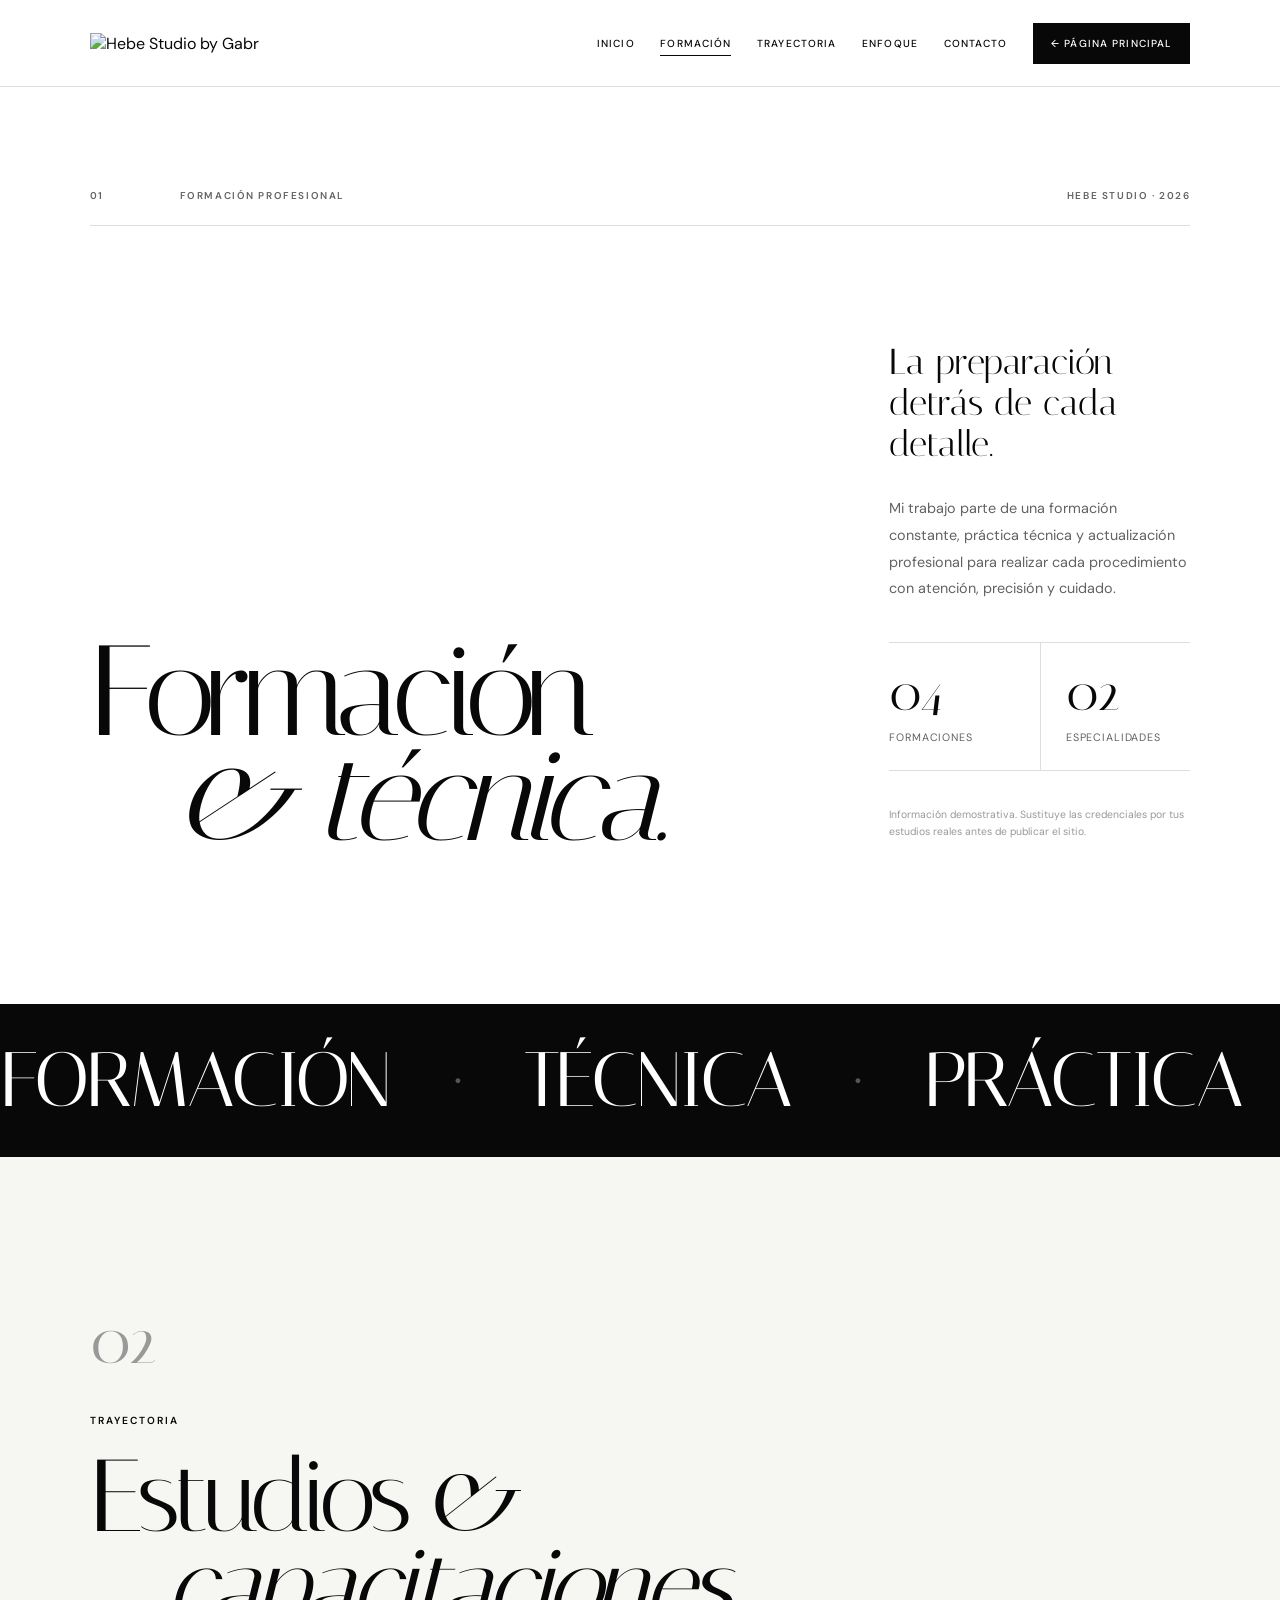
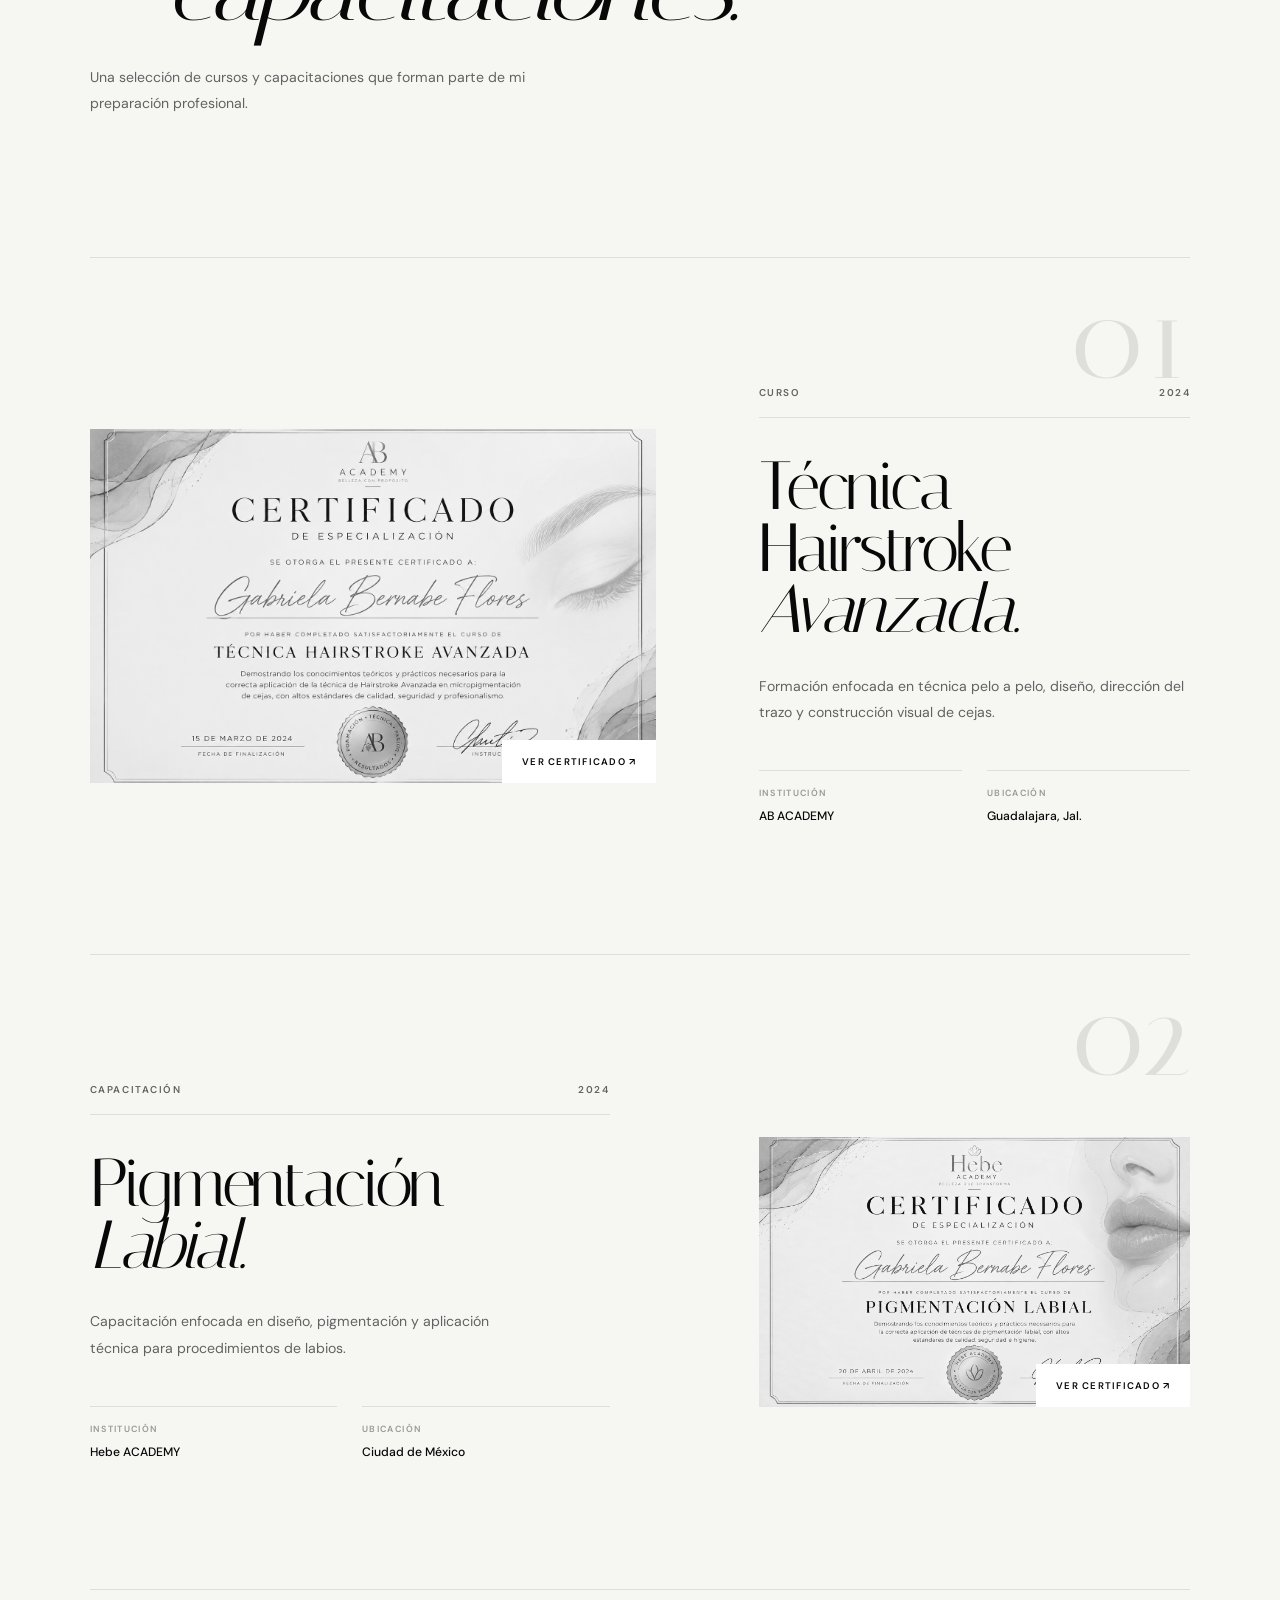
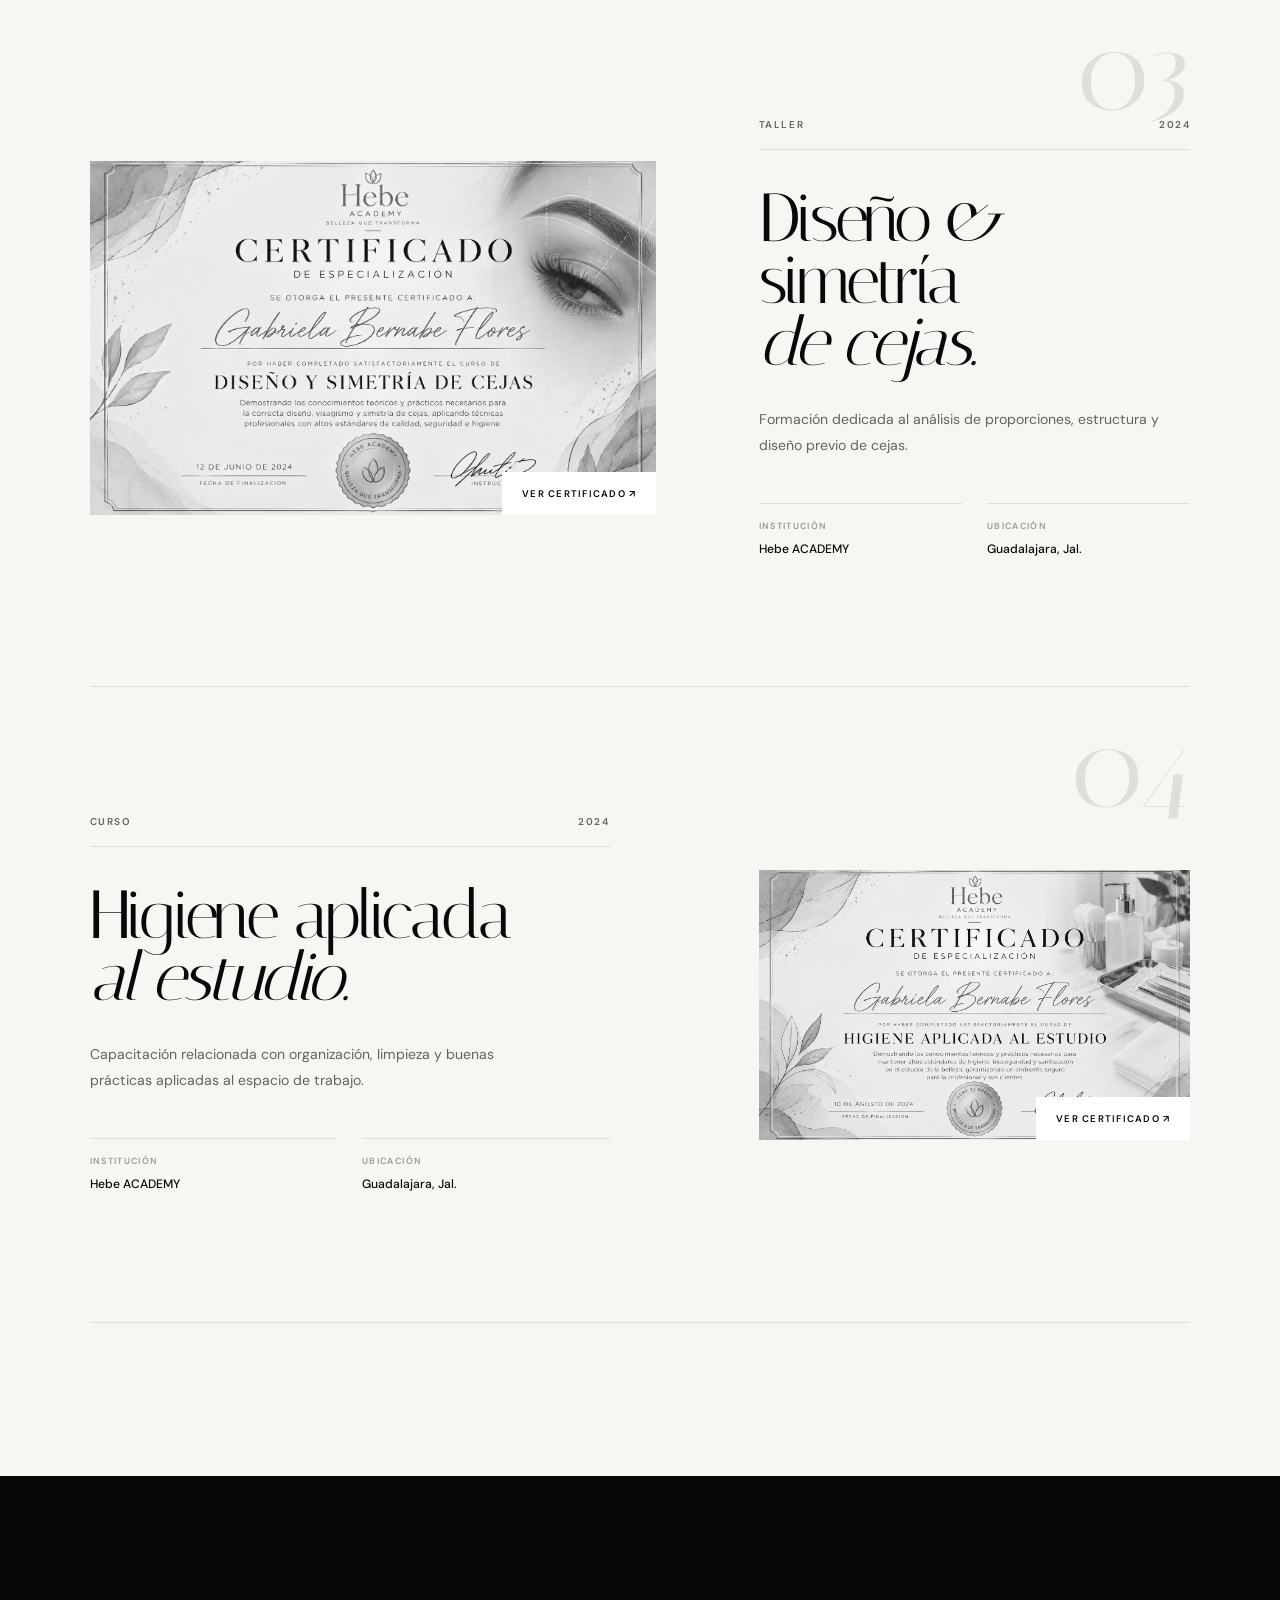
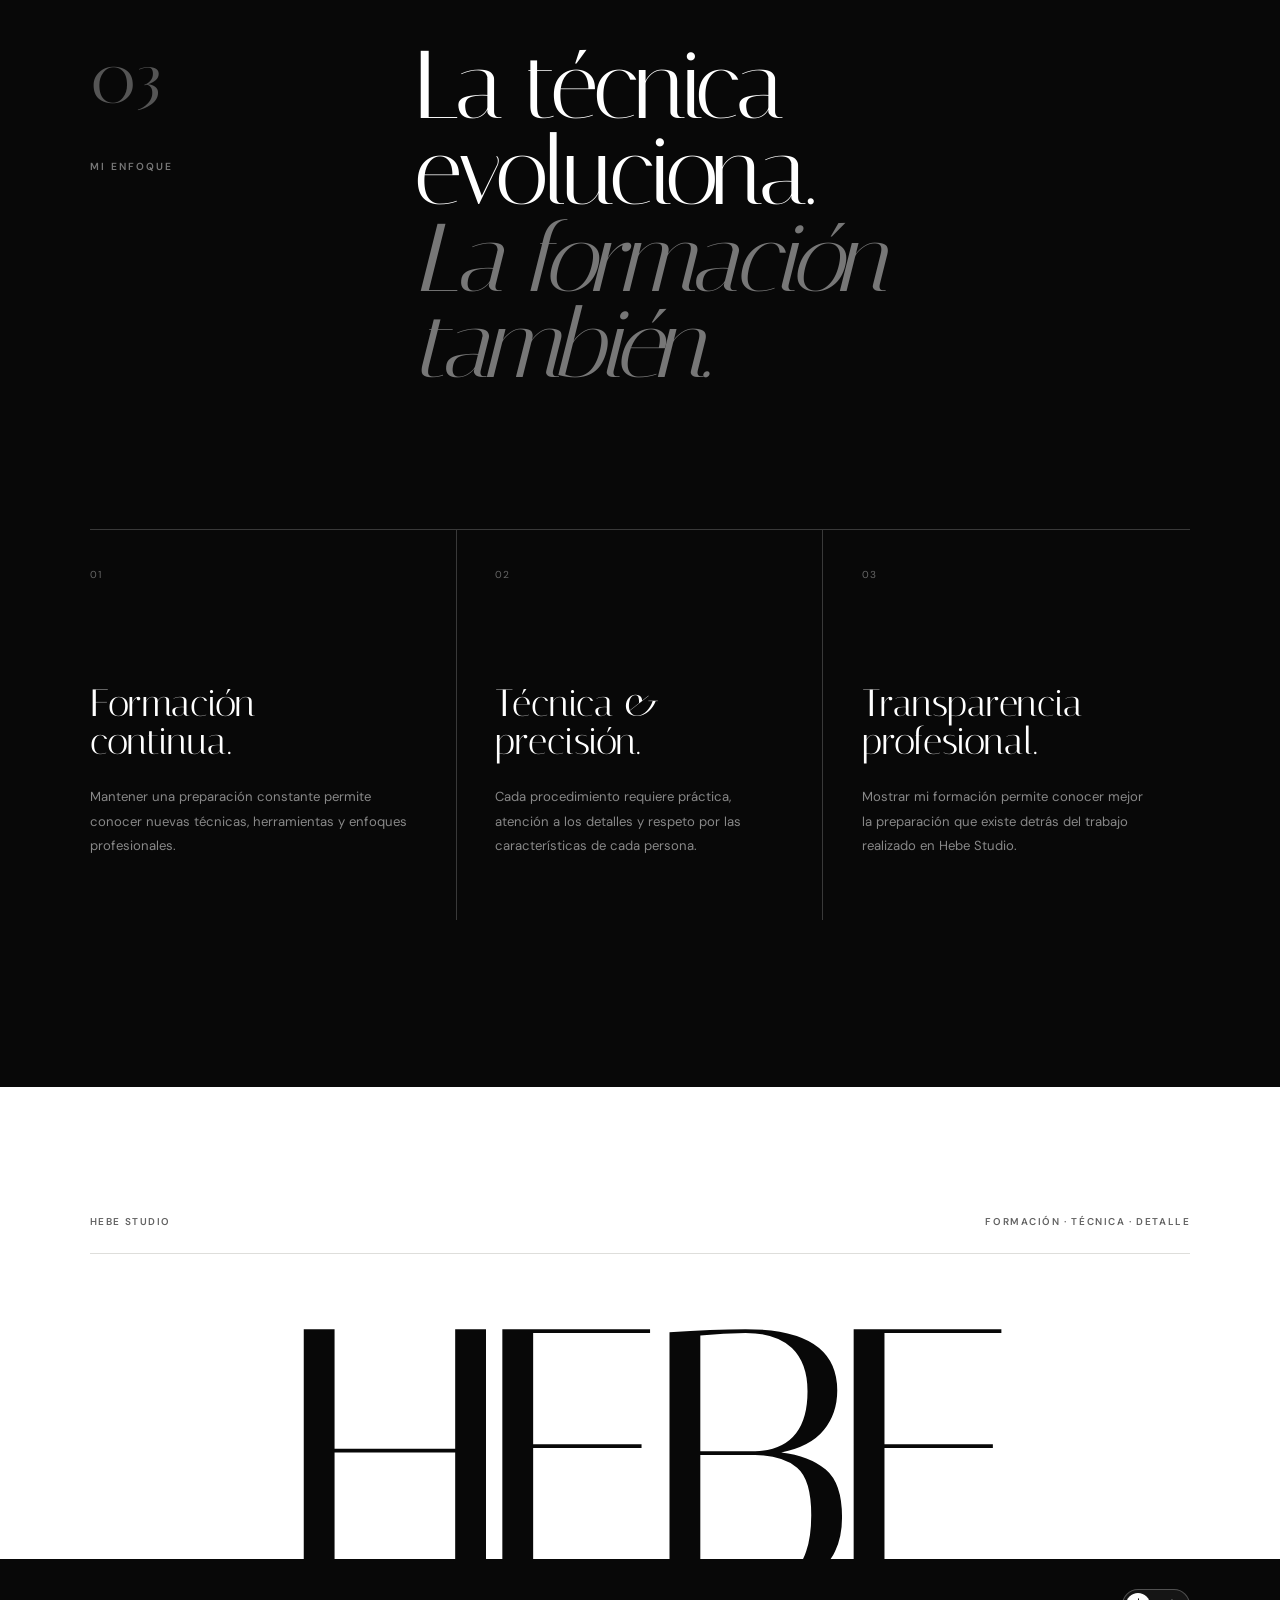
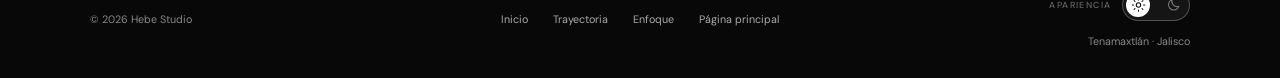
==== commit 803728fb: "Add files via upload" ====
--- a/formacion/index.html
+++ b/formacion/index.html
@@ -53,14 +53,13 @@
 
   <div class="header-inner">
 
-    <a
-      class="brand"
-      href="#inicio"
-      aria-label="Hebe Studio Formación - Inicio"
-    >
-      <span class="brand-main">HEBE</span>
-      <span class="brand-sub">STUDIO</span>
-    </a>
+    <a class="brand" href="#inicio" aria-label="Hebe Studio - Inicio">
+        <img
+          src="../Imagenes/HEBE-1.png"
+          alt="Hebe Studio by Gabriela Bernabé"
+          class="brand-logo"
+        >
+      </a>
 
 
     <nav
--- a/formacion/styles.css
+++ b/formacion/styles.css
@@ -1953,4 +1953,70 @@
     transition: none;
   }
 
+}
+
+
+/* NUEVO LOGO HEBE STUDIO */
+
+.brand {
+  display: flex;
+  align-items: center;
+  justify-content: center;
+  text-decoration: none;
+  flex-shrink: 0;
+}
+
+.brand-logo {
+  display: block;
+  width: 170px;
+  height: auto;
+  object-fit: contain;
+  transition: transform 0.3s ease;
+}
+
+.brand:hover .brand-logo {
+  transform: scale(1.03);
+}
+
+/* TABLET */
+
+@media (max-width: 1000px) {
+  .brand-logo {
+    width: 145px;
+  }
+}
+
+/* MÓVIL */
+
+@media (max-width: 760px) {
+  .brand-logo {
+    width: 125px;
+  }
+}
+
+/* CENTRAR LOGO EN MÓVIL */
+
+@media (max-width: 760px) {
+
+  .header-inner {
+    position: relative;
+    display: flex;
+    align-items: center;
+    justify-content: center;
+  }
+
+  .brand {
+    margin: 0 auto;
+    display: flex;
+    align-items: center;
+    justify-content: center;
+  }
+
+  .brand-logo {
+    display: block;
+    width: 125px;
+    height: auto;
+    object-fit: contain;
+  }
+
 }
